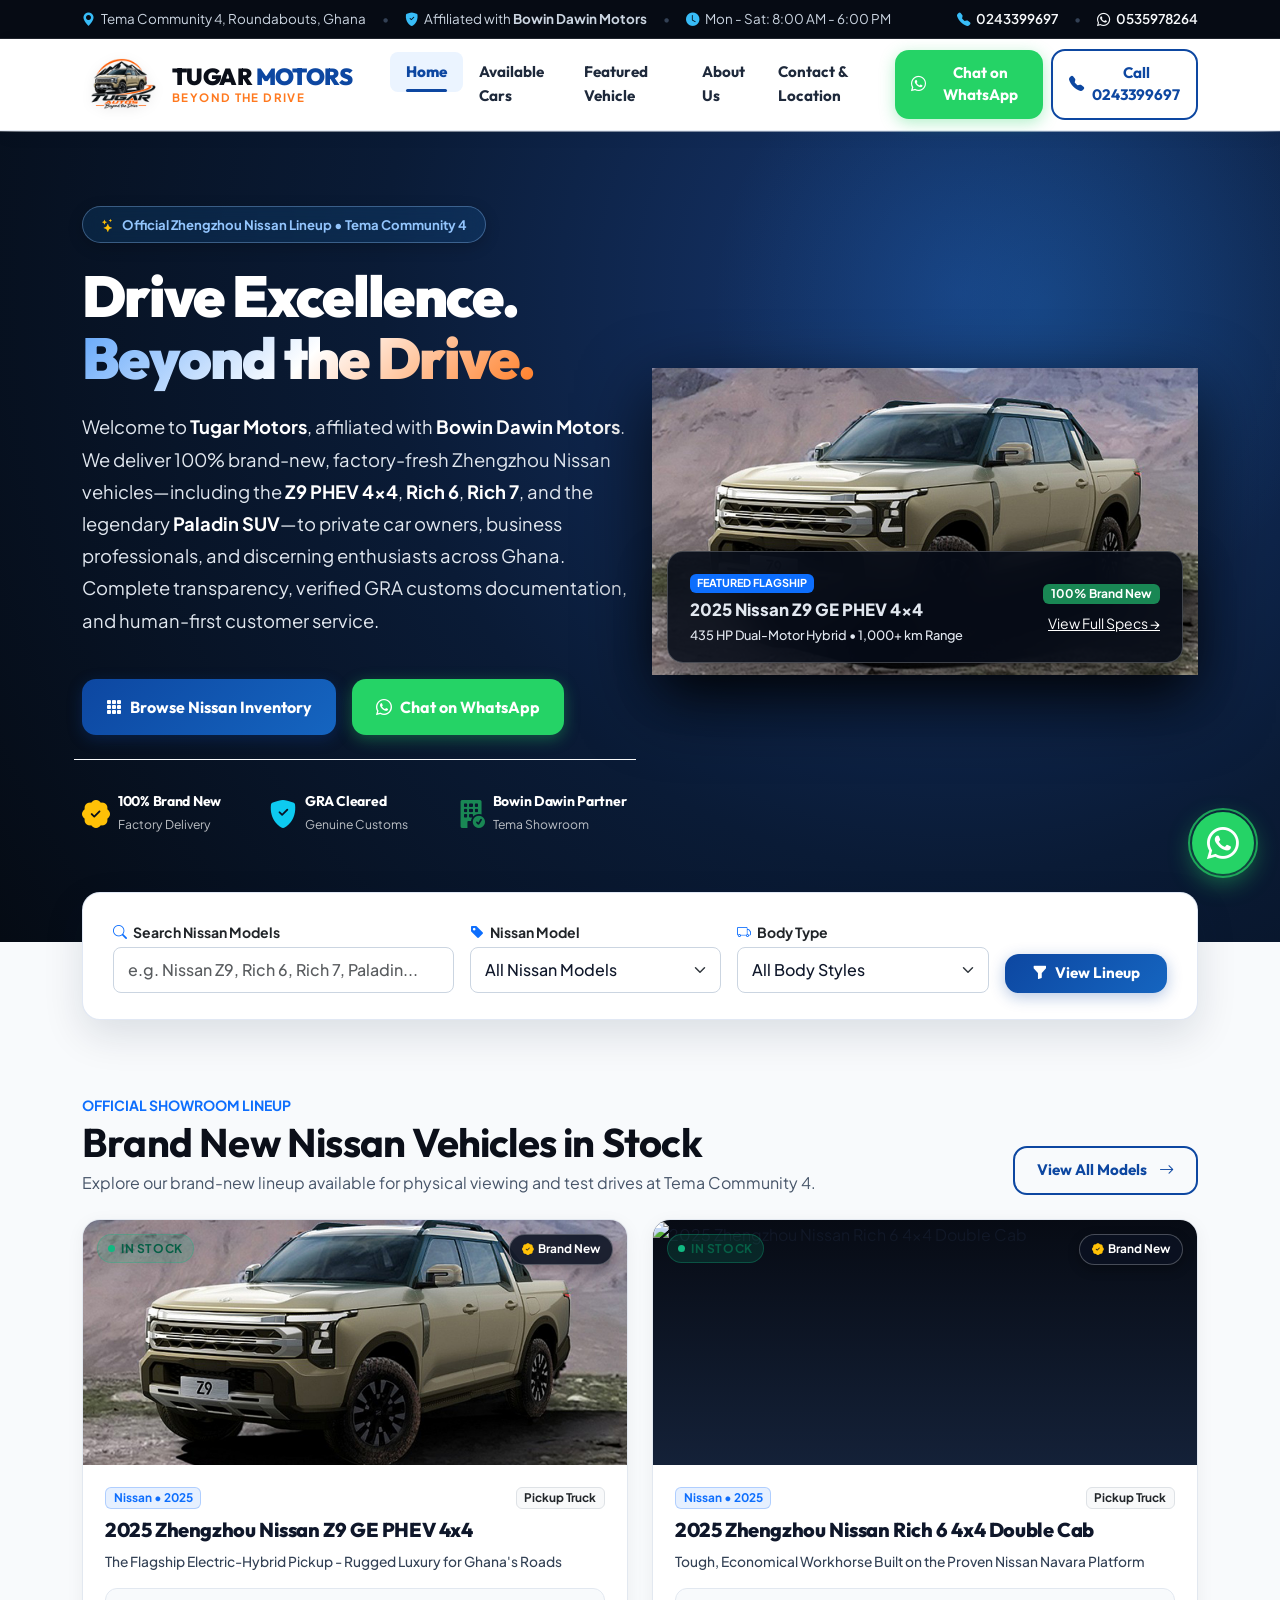
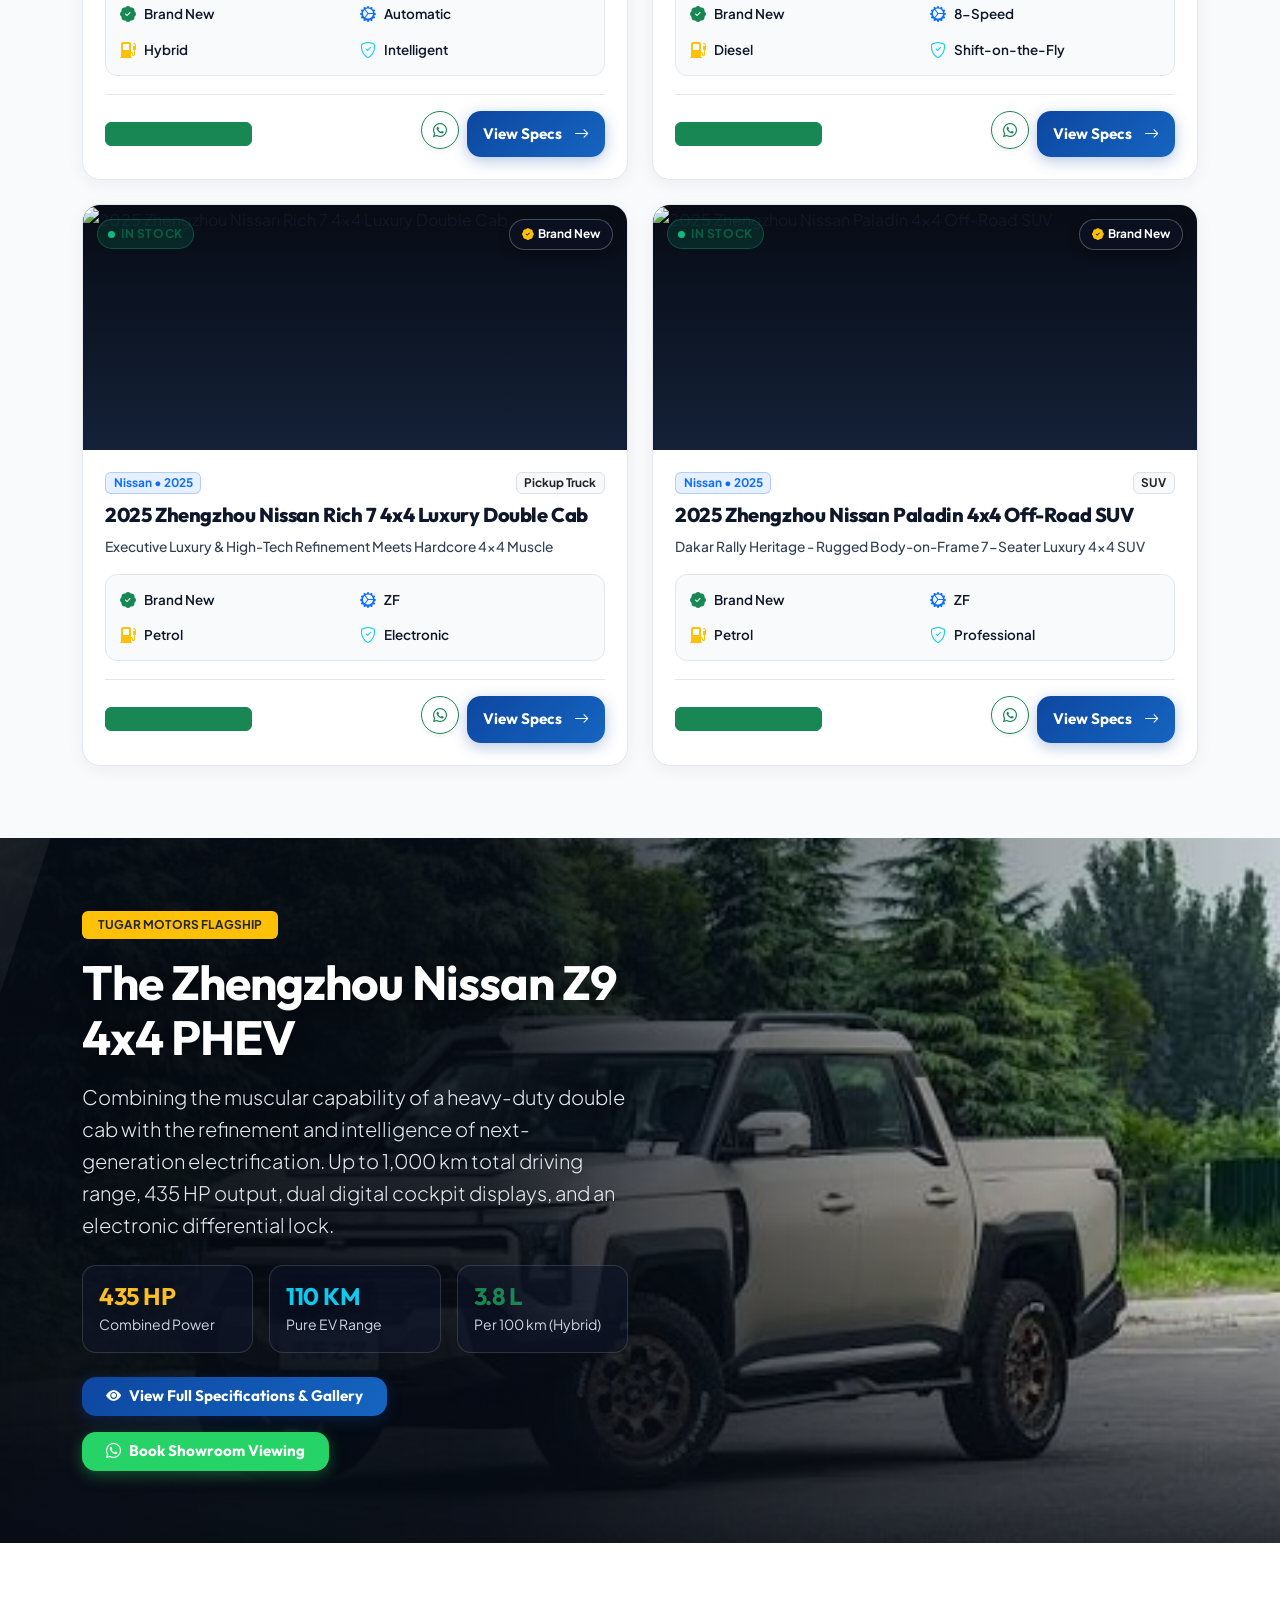
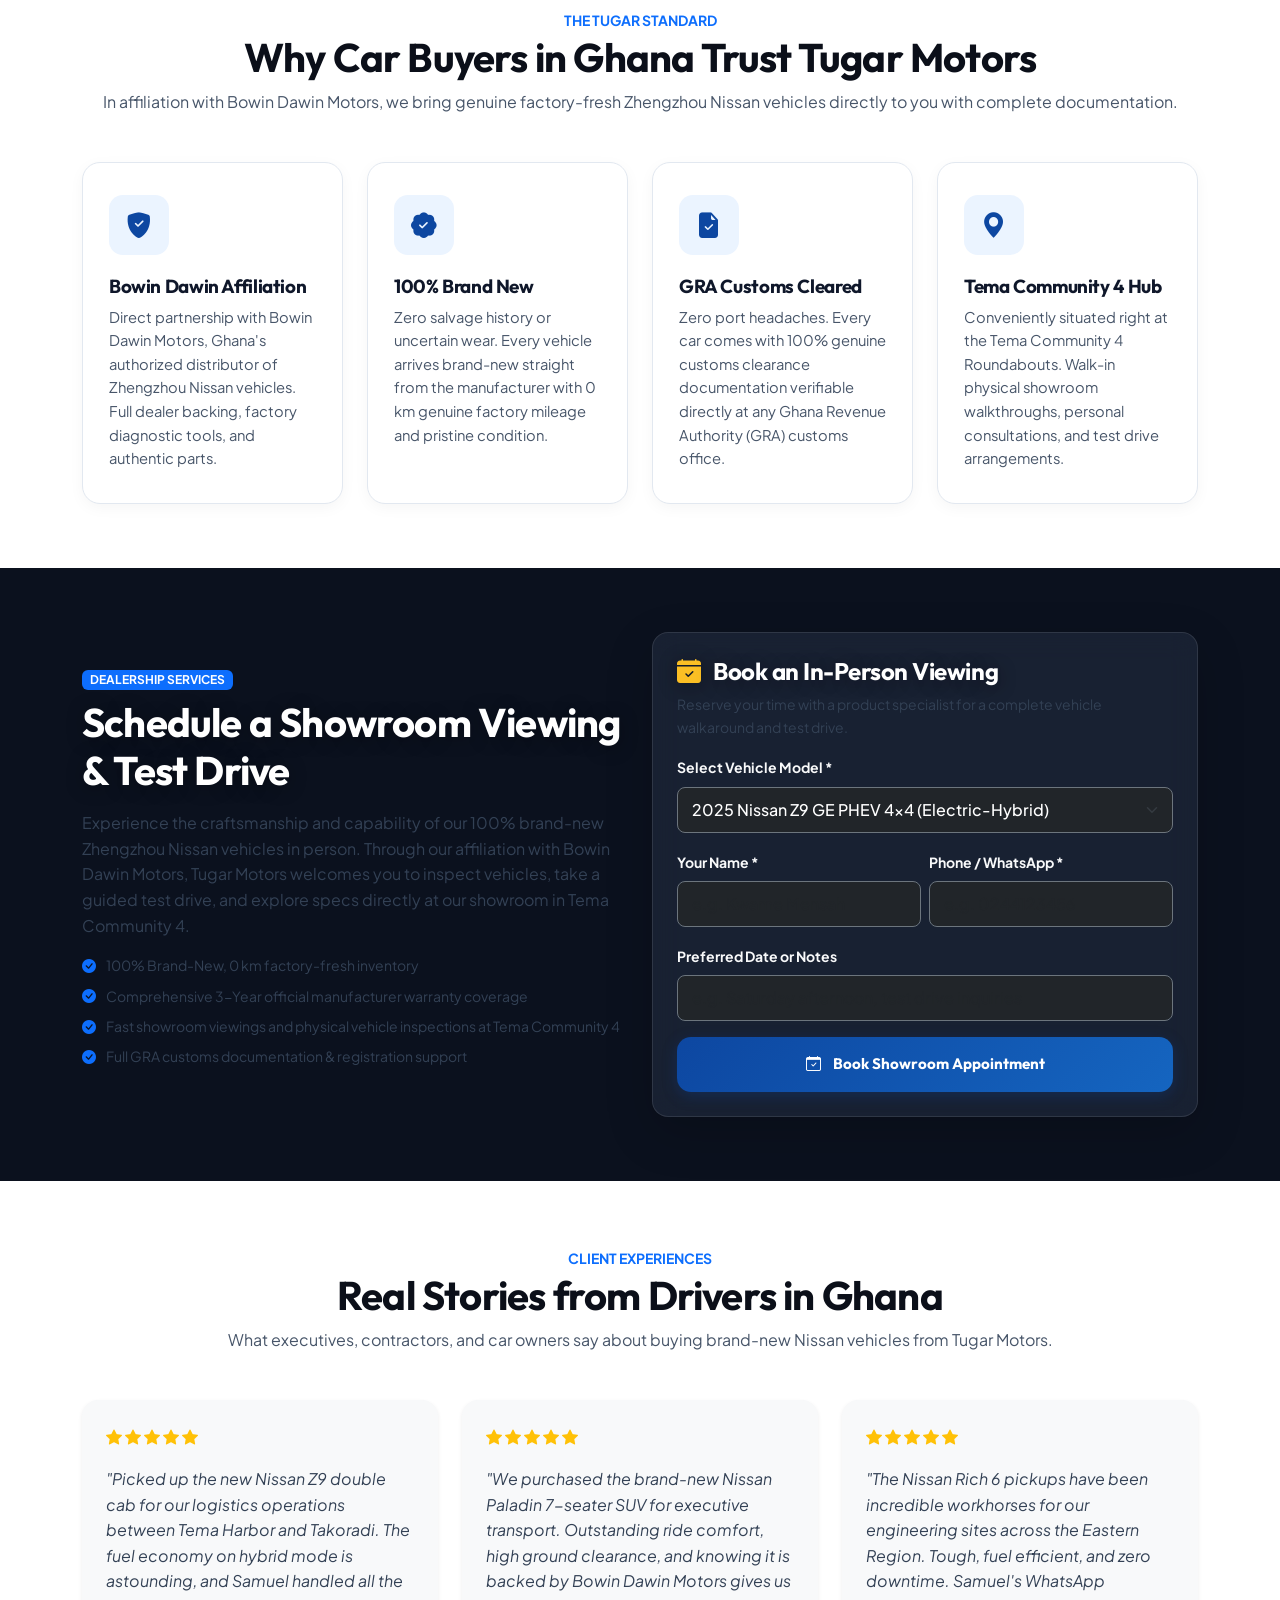
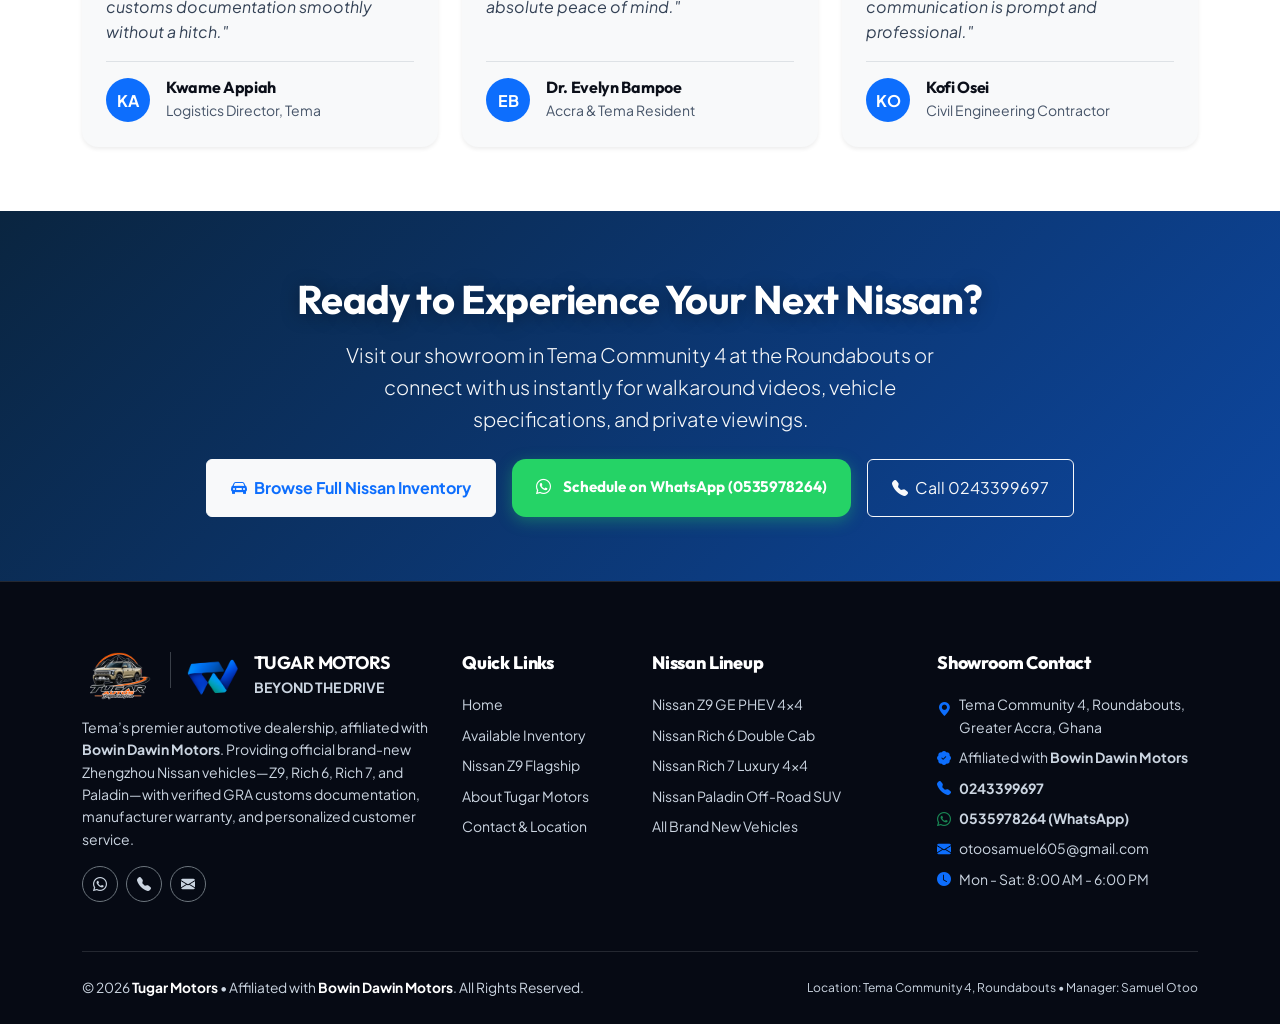
==== index.html @ 9461fa71 "Initial commit" ====
<!DOCTYPE html>
<html lang="en">
<head>
  <meta charset="UTF-8">
  <meta name="viewport" content="width=device-width, initial-scale=1.0">
  <title>Tugar Motors | Beyond the Drive - Official Nissan Dealership in Tema, Ghana</title>
  <meta name="description" content="Tugar Motors - Beyond the Drive. Affiliated with Bowin Dawin Motors. Official Brand New Zhengzhou Nissan dealership in Tema Community 4 Roundabouts, Ghana. Z9, Rich 6, Rich 7, and Paladin.">
  <link rel="icon" type="image/png" href="TUGAR LOGO.png">

  <!-- Bootstrap 5 CSS & Icons -->
  <link href="https://cdn.jsdelivr.net/npm/bootstrap@5.3.3/dist/css/bootstrap.min.css" rel="stylesheet">
  <link rel="stylesheet" href="https://cdn.jsdelivr.net/npm/bootstrap-icons@1.11.3/font/bootstrap-icons.min.css">
  
  <!-- Custom CSS -->
  <link rel="stylesheet" href="css/style.css">
</head>
<body>

  <!-- Top Notification & Contact Header -->
  <header class="tm-top-bar d-none d-md-block">
    <div class="container">
      <div class="d-flex justify-content-between align-items-center">
        <div class="d-flex align-items-center gap-3">
          <span><i class="bi bi-geo-alt-fill text-primary me-1"></i> Tema Community 4, Roundabouts, Ghana</span>
          <span class="text-secondary">&bull;</span>
          <span><i class="bi bi-shield-fill-check text-primary me-1"></i> Affiliated with <strong>Bowin Dawin Motors</strong></span>
          <span class="text-secondary">&bull;</span>
          <span><i class="bi bi-clock-fill text-primary me-1"></i> Mon - Sat: 8:00 AM - 6:00 PM</span>
        </div>
        <div class="d-flex align-items-center gap-3">
          <a href="tel:+233243399697" class="fw-semibold"><i class="bi bi-telephone-fill me-1 text-primary"></i> 0243399697</a>
          <span class="text-secondary">&bull;</span>
          <a href="https://wa.me/233535978264" target="_blank" class="fw-semibold text-success"><i class="bi bi-whatsapp me-1"></i> 0535978264</a>
        </div>
      </div>
    </div>
  </header>

  <!-- Sticky Navbar -->
  <nav class="navbar navbar-expand-lg tm-navbar sticky-top">
    <div class="container">
      <a class="navbar-brand tm-brand" href="index.html">
        <img src="TUGAR LOGO.png" alt="Tugar Motors Logo" class="tm-brand-logo">
        <div class="tm-brand-text">
          <span class="tm-brand-title">Tugar <span>Motors</span></span>
          <span class="tm-brand-slogan">Beyond the Drive</span>
        </div>
        <span class="tm-brand-divider"></span>
        <div class="tm-partner-brand" title="Bowin Dawin Motors Partner">
          <img src="bowin-dawin-logo.png" alt="Bowin Dawin Motors Logo" class="tm-partner-logo">
        </div>
      </a>

      <!-- Mobile Navbar Toggler -->
      <button class="navbar-toggler border-0 shadow-none d-lg-none ms-auto" type="button" data-bs-toggle="collapse" data-bs-target="#tugarNavbar">
        <span class="navbar-toggler-icon"></span>
      </button>

      <div class="collapse navbar-collapse" id="tugarNavbar">
        <ul class="navbar-nav mx-auto mb-2 mb-lg-0">
          <li class="nav-item">
            <a class="nav-link tm-nav-link active" href="index.html">Home</a>
          </li>
          <li class="nav-item">
            <a class="nav-link tm-nav-link" href="inventory.html">Available Cars</a>
          </li>
          <li class="nav-item">
            <a class="nav-link tm-nav-link" href="car-details.html?id=nissan-z9-2025">Featured Vehicle</a>
          </li>
          <li class="nav-item">
            <a class="nav-link tm-nav-link" href="about.html">About Us</a>
          </li>
          <li class="nav-item">
            <a class="nav-link tm-nav-link" href="contact.html">Contact & Location</a>
          </li>
        </ul>

        <div class="d-flex align-items-center gap-2">
          <a href="https://wa.me/233535978264?text=Hello%20Tugar%20Motors!%20I%20would%20like%20to%20inquire%20about%20your%20Brand%20New%20Nissan%20vehicles%20at%20Tema%20Community%204." target="_blank" class="btn btn-tm-whatsapp btn-sm px-3">
            <i class="bi bi-whatsapp"></i> Chat on WhatsApp
          </a>
          <a href="tel:+233243399697" class="btn btn-tm-outline btn-sm px-3 d-none d-xl-inline-flex">
            <i class="bi bi-telephone-fill"></i> Call 0243399697
          </a>
        </div>
      </div>
    </div>
  </nav>

  <!-- Hero Section -->
  <section class="tm-hero">
    <div class="container">
      <div class="row align-items-center">
        <!-- Hero Text -->
        <div class="col-lg-6 mb-4 mb-lg-0">
          <div class="tm-hero-badge">
            <i class="bi bi-stars text-warning"></i>
            <span>Official Zhengzhou Nissan Lineup &bull; Tema Community 4</span>
          </div>
          <h1 class="tm-hero-title">
            Drive Excellence.<br>
            <span class="gradient-text">Beyond the Drive.</span>
          </h1>
          <p class="tm-hero-lead">
            Welcome to <strong>Tugar Motors</strong>, affiliated with <strong>Bowin Dawin Motors</strong>. We deliver 100% brand-new, factory-fresh Zhengzhou Nissan vehicles—including the <strong>Z9 PHEV 4x4</strong>, <strong>Rich 6</strong>, <strong>Rich 7</strong>, and the legendary <strong>Paladin SUV</strong>—to private car owners, business professionals, and discerning enthusiasts across Ghana. Complete transparency, verified GRA customs documentation, and human-first customer service.
          </p>
          <div class="d-flex flex-wrap gap-3 pt-2">
            <a href="inventory.html" class="btn btn-tm-primary px-4 py-3 fs-6">
              <i class="bi bi-grid-3x3-gap-fill"></i> Browse Nissan Inventory
            </a>
            <a href="https://wa.me/233535978264?text=Hello%20Tugar%20Motors!%20I'm%20browsing%20your%20website%20and%20would%20like%20to%20inquire%20about%20your%20Brand%20New%20Nissan%20vehicles." target="_blank" class="btn btn-tm-whatsapp px-4 py-3 fs-6">
              <i class="bi bi-whatsapp"></i> Chat on WhatsApp
            </a>
          </div>

          <!-- Trust Badges -->
          <div class="row g-3 mt-4 pt-3 border-top border-light border-opacity-20">
            <div class="col-4">
              <div class="d-flex align-items-center gap-2">
                <i class="bi bi-patch-check-fill text-warning fs-3"></i>
                <div>
                  <h6 class="mb-0 text-white fw-bold small">100% Brand New</h6>
                  <span class="text-light opacity-75 small" style="font-size: 0.76rem;">Factory Delivery</span>
                </div>
              </div>
            </div>
            <div class="col-4">
              <div class="d-flex align-items-center gap-2">
                <i class="bi bi-shield-fill-check text-info fs-3"></i>
                <div>
                  <h6 class="mb-0 text-white fw-bold small">GRA Cleared</h6>
                  <span class="text-light opacity-75 small" style="font-size: 0.76rem;">Genuine Customs</span>
                </div>
              </div>
            </div>
            <div class="col-4">
              <div class="d-flex align-items-center gap-2">
                <i class="bi bi-building-fill-check text-success fs-3"></i>
                <div>
                  <h6 class="mb-0 text-white fw-bold small">Bowin Dawin Partner</h6>
                  <span class="text-light opacity-75 small" style="font-size: 0.76rem;">Tema Showroom</span>
                </div>
              </div>
            </div>
          </div>
        </div>

        <!-- Hero Vehicle Showcase -->
        <div class="col-lg-6">
          <div class="tm-hero-image-wrapper">
            <img src="media/Nissan-Dongfeng-Z9.jpg" alt="2025 Zhengzhou Nissan Z9 GE PHEV Pickup Truck" class="tm-hero-car-img img-fluid">
            
            <div class="tm-hero-glass-card d-none d-sm-block">
              <div class="d-flex align-items-center justify-content-between gap-3">
                <div>
                  <span class="badge bg-primary text-uppercase mb-1" style="font-size: 0.68rem;">Featured Flagship</span>
                  <p class="title">2025 Nissan Z9 GE PHEV 4x4</p>
                  <p class="subtitle">435 HP Dual-Motor Hybrid &bull; 1,000+ km Range</p>
                </div>
                <div class="text-end">
                  <span class="badge bg-success fw-bold px-2.5 py-1 mb-1 d-inline-block">100% Brand New</span>
                  <a href="car-details.html?id=nissan-z9-2025" class="d-block small text-white text-decoration-underline mt-1">View Full Specs &rarr;</a>
                </div>
              </div>
            </div>
          </div>
        </div>
      </div>
    </div>
  </section>

  <!-- Interactive Search / Filter Bar (Overlapping Hero) -->
  <section class="container">
    <div class="tm-hero-search-box">
      <form action="inventory.html" method="GET" class="row g-3 align-items-end">
        <div class="col-lg-4 col-md-6">
          <label class="form-label fw-bold text-dark small mb-1">
            <i class="bi bi-search text-primary me-1"></i> Search Nissan Models
          </label>
          <input type="text" name="search" class="form-control" placeholder="e.g. Nissan Z9, Rich 6, Rich 7, Paladin...">
        </div>
        <div class="col-lg-3 col-md-6">
          <label class="form-label fw-bold text-dark small mb-1">
            <i class="bi bi-tag-fill text-primary me-1"></i> Nissan Model
          </label>
          <select name="model" class="form-select">
            <option value="all">All Nissan Models</option>
            <option value="Z9">Nissan Z9 (PHEV 4x4)</option>
            <option value="Rich 6">Nissan Rich 6 (2.3T Diesel)</option>
            <option value="Rich 7">Nissan Rich 7 (2.0T Luxury)</option>
            <option value="Paladin">Nissan Paladin (4x4 SUV)</option>
          </select>
        </div>
        <div class="col-lg-3 col-md-6">
          <label class="form-label fw-bold text-dark small mb-1">
            <i class="bi bi-truck text-primary me-1"></i> Body Type
          </label>
          <select name="body" class="form-select">
            <option value="all">All Body Styles</option>
            <option value="Pickup Truck">Pickup Truck (Double Cab 4x4)</option>
            <option value="SUV">Off-Road SUV (7-Seater 4x4)</option>
          </select>
        </div>
        <div class="col-lg-2 col-md-6">
          <button type="submit" class="btn btn-tm-primary w-100 py-2">
            <i class="bi bi-funnel-fill"></i> View Lineup
          </button>
        </div>
      </form>
    </div>
  </section>

  <!-- Featured Inventory Section -->
  <section class="py-5 mt-4">
    <div class="container">
      <div class="d-flex flex-wrap justify-content-between align-items-end mb-4">
        <div>
          <span class="text-uppercase fw-bold text-primary small letter-spacing-1">Official Showroom Lineup</span>
          <h2 class="display-6 fw-bold mb-1">Brand New Nissan Vehicles in Stock</h2>
          <p class="text-muted mb-0">Explore our brand-new lineup available for physical viewing and test drives at Tema Community 4.</p>
        </div>
        <div class="mt-3 mt-md-0">
          <a href="inventory.html" class="btn btn-tm-outline">
            View All Models <i class="bi bi-arrow-right ms-1"></i>
          </a>
        </div>
      </div>

      <!-- Cards Grid -->
      <div class="row" id="featured-cars-container">
        <!-- Injected dynamically via main.js from TUGAR_CARS -->
      </div>
    </div>
  </section>

  <!-- Showcase Spotlight Banner (Flagship Nissan Z9) - Animated Background -->
  <section class="tm-flagship text-white position-relative overflow-hidden">
    <div class="tm-flagship-bg" aria-hidden="true"></div>
    <div class="tm-flagship-overlay" aria-hidden="true"></div>
    <div class="tm-flagship-shine" aria-hidden="true"></div>

    <div class="container position-relative py-5" style="z-index: 3;">
      <div class="row align-items-center py-lg-4">
        <div class="col-lg-7 col-xl-6">
          <span class="badge bg-warning text-dark fw-bold text-uppercase px-3 py-2 mb-3 tm-flagship-anim" style="--d: 0s;">Tugar Motors Flagship</span>
          <h2 class="display-5 fw-bold mb-3 tm-flagship-title tm-flagship-anim" style="--d: .15s;">The Zhengzhou Nissan Z9 4x4 PHEV</h2>
          <p class="lead mb-4 tm-flagship-lead tm-flagship-anim" style="--d: .3s;">
            Combining the muscular capability of a heavy-duty double cab with the refinement and intelligence of next-generation electrification. Up to 1,000 km total driving range, 435 HP output, dual digital cockpit displays, and an electronic differential lock.
          </p>
          <div class="row g-3 mb-4 tm-flagship-anim" style="--d: .45s;">
            <div class="col-sm-4">
              <div class="tm-flagship-stat">
                <h4 class="text-warning fw-bold mb-0">435 HP</h4>
                <span class="small">Combined Power</span>
              </div>
            </div>
            <div class="col-sm-4">
              <div class="tm-flagship-stat">
                <h4 class="text-info fw-bold mb-0">110 KM</h4>
                <span class="small">Pure EV Range</span>
              </div>
            </div>
            <div class="col-sm-4">
              <div class="tm-flagship-stat">
                <h4 class="text-success fw-bold mb-0">3.8 L</h4>
                <span class="small">Per 100 km (Hybrid)</span>
              </div>
            </div>
          </div>
          <div class="d-flex flex-wrap gap-3 tm-flagship-anim" style="--d: .6s;">
            <a href="car-details.html?id=nissan-z9-2025" class="btn btn-tm-primary px-4 py-2">
              <i class="bi bi-eye-fill"></i> View Full Specifications &amp; Gallery
            </a>
            <a href="https://wa.me/233535978264?text=Hello%20Tugar%20Motors!%20I%20am%20interested%20in%20arranging%20a%20viewing%20for%20the%20Brand%20New%20Nissan%20Z9%20PHEV%20at%20Tema%20Community%204." target="_blank" class="btn btn-tm-whatsapp px-4 py-2">
              <i class="bi bi-whatsapp"></i> Book Showroom Viewing
            </a>
          </div>
        </div>
      </div>
    </div>
  </section>

  <!-- Why Choose Tugar Motors (Trust & Verified Claims) -->
  <section class="py-5 bg-white">
    <div class="container py-3">
      <div class="text-center max-w-700 mx-auto mb-5">
        <span class="text-uppercase fw-bold text-primary small">The Tugar Standard</span>
        <h2 class="display-6 fw-bold">Why Car Buyers in Ghana Trust Tugar Motors</h2>
        <p class="text-muted">In affiliation with Bowin Dawin Motors, we bring genuine factory-fresh Zhengzhou Nissan vehicles directly to you with complete documentation.</p>
      </div>

      <div class="row g-4">
        <div class="col-lg-3 col-md-6">
          <div class="feature-card">
            <div class="feature-icon-box">
              <i class="bi bi-shield-fill-check"></i>
            </div>
            <h5 class="fw-bold mb-2">Bowin Dawin Affiliation</h5>
            <p class="text-muted small mb-0">
              Direct partnership with Bowin Dawin Motors, Ghana's authorized distributor of Zhengzhou Nissan vehicles. Full dealer backing, factory diagnostic tools, and authentic parts.
            </p>
          </div>
        </div>

        <div class="col-lg-3 col-md-6">
          <div class="feature-card">
            <div class="feature-icon-box">
              <i class="bi bi-patch-check-fill"></i>
            </div>
            <h5 class="fw-bold mb-2">100% Brand New</h5>
            <p class="text-muted small mb-0">
              Zero salvage history or uncertain wear. Every vehicle arrives brand-new straight from the manufacturer with 0 km genuine factory mileage and pristine condition.
            </p>
          </div>
        </div>

        <div class="col-lg-3 col-md-6">
          <div class="feature-card">
            <div class="feature-icon-box">
              <i class="bi bi-file-earmark-check-fill"></i>
            </div>
            <h5 class="fw-bold mb-2">GRA Customs Cleared</h5>
            <p class="text-muted small mb-0">
              Zero port headaches. Every car comes with 100% genuine customs clearance documentation verifiable directly at any Ghana Revenue Authority (GRA) customs office.
            </p>
          </div>
        </div>

        <div class="col-lg-3 col-md-6">
          <div class="feature-card">
            <div class="feature-icon-box">
              <i class="bi bi-geo-alt-fill"></i>
            </div>
            <h5 class="fw-bold mb-2">Tema Community 4 Hub</h5>
            <p class="text-muted small mb-0">
              Conveniently situated right at the Tema Community 4 Roundabouts. Walk-in physical showroom walkthroughs, personal consultations, and test drive arrangements.
            </p>
          </div>
        </div>
      </div>
    </div>
  </section>

  <!-- Schedule Showroom Viewing & Test Drive Section -->
  <section class="py-5" style="background: #0B111E;">
    <div class="container py-3">
      <div class="row align-items-center">
        <div class="col-lg-6 text-white mb-4 mb-lg-0">
          <span class="badge bg-primary text-uppercase mb-2">Dealership Services</span>
          <h2 class="display-6 fw-bold mb-3">Schedule a Showroom Viewing &amp; Test Drive</h2>
          <p class="text-secondary">
            Experience the craftsmanship and capability of our 100% brand-new Zhengzhou Nissan vehicles in person. Through our affiliation with Bowin Dawin Motors, Tugar Motors welcomes you to inspect vehicles, take a guided test drive, and explore specs directly at our showroom in Tema Community 4.
          </p>
          <ul class="list-unstyled text-secondary small">
            <li class="mb-2"><i class="bi bi-check-circle-fill text-primary me-2"></i> 100% Brand-New, 0 km factory-fresh inventory</li>
            <li class="mb-2"><i class="bi bi-check-circle-fill text-primary me-2"></i> Comprehensive 3-Year official manufacturer warranty coverage</li>
            <li class="mb-2"><i class="bi bi-check-circle-fill text-primary me-2"></i> Fast showroom viewings and physical vehicle inspections at Tema Community 4</li>
            <li class="mb-2"><i class="bi bi-check-circle-fill text-primary me-2"></i> Full GRA customs documentation &amp; registration support</li>
          </ul>
        </div>

        <div class="col-lg-6">
          <div class="card border-0 rounded-4 p-4 text-white shadow-lg" style="background: rgba(30, 41, 59, 0.7); backdrop-filter: blur(14px); border: 1px solid rgba(255, 255, 255, 0.1) !important;">
            <h4 class="fw-bold mb-2"><i class="bi bi-calendar-check-fill text-warning me-2"></i> Book an In-Person Viewing</h4>
            <p class="small text-secondary mb-3">Reserve your time with a product specialist for a complete vehicle walkaround and test drive.</p>
            <form class="tugar-enquiry-form">
              <div class="mb-3">
                <label class="form-label small fw-bold text-light">Select Vehicle Model *</label>
                <select name="car_model" class="form-select bg-dark text-white border-secondary" required>
                  <option value="2025 Zhengzhou Nissan Z9 GE PHEV 4x4">2025 Nissan Z9 GE PHEV 4x4 (Electric-Hybrid)</option>
                  <option value="2025 Zhengzhou Nissan Rich 6 4x4 Double Cab">2025 Nissan Rich 6 4x4 (2.3T Turbo Diesel)</option>
                  <option value="2025 Zhengzhou Nissan Rich 7 4x4 Luxury Double Cab">2025 Nissan Rich 7 4x4 (2.0T Luxury)</option>
                  <option value="2025 Zhengzhou Nissan Paladin 4x4 Off-Road SUV">2025 Nissan Paladin 4x4 (2.0T 7-Seater SUV)</option>
                </select>
              </div>
              <div class="row g-2 mb-3">
                <div class="col-md-6">
                  <label class="form-label small fw-bold text-light">Your Name *</label>
                  <input type="text" name="client_name" class="form-control bg-dark text-white border-secondary" placeholder="e.g. Kwame Mensah" required>
                </div>
                <div class="col-md-6">
                  <label class="form-label small fw-bold text-light">Phone / WhatsApp *</label>
                  <input type="tel" name="client_phone" class="form-control bg-dark text-white border-secondary" placeholder="e.g. 0244123456" required>
                </div>
              </div>
              <div class="mb-3">
                <label class="form-label small fw-bold text-light">Preferred Date or Notes</label>
                <input type="text" name="client_message" class="form-control bg-dark text-white border-secondary" placeholder="e.g. Saturday afternoon, test drive inquiries">
              </div>
              <button type="submit" class="btn btn-tm-primary w-100 py-3 fw-bold">
                <i class="bi bi-calendar-check me-1"></i> Book Showroom Appointment
              </button>
            </form>
          </div>
        </div>
      </div>
    </div>
  </section>

  <!-- Client Testimonials & Verifiable Reviews -->
  <section class="py-5 bg-white">
    <div class="container py-3">
      <div class="text-center max-w-700 mx-auto mb-5">
        <span class="text-uppercase fw-bold text-primary small">Client Experiences</span>
        <h2 class="display-6 fw-bold">Real Stories from Drivers in Ghana</h2>
        <p class="text-muted">What executives, contractors, and car owners say about buying brand-new Nissan vehicles from Tugar Motors.</p>
      </div>

      <div class="row g-4">
        <div class="col-md-4">
          <div class="card h-100 border-0 shadow-sm p-4 rounded-4 bg-light">
            <div class="text-warning mb-3">
              <i class="bi bi-star-fill"></i>
              <i class="bi bi-star-fill"></i>
              <i class="bi bi-star-fill"></i>
              <i class="bi bi-star-fill"></i>
              <i class="bi bi-star-fill"></i>
            </div>
            <p class="fst-italic text-secondary">
              "Picked up the new Nissan Z9 double cab for our logistics operations between Tema Harbor and Takoradi. The fuel economy on hybrid mode is astounding, and Samuel handled all the customs documentation smoothly without a hitch."
            </p>
            <div class="d-flex align-items-center gap-3 mt-auto pt-3 border-top">
              <div class="bg-primary text-white rounded-circle d-flex align-items-center justify-content-center fw-bold" style="width: 44px; height: 44px;">
                KA
              </div>
              <div>
                <h6 class="mb-0 fw-bold">Kwame Appiah</h6>
                <span class="small text-muted">Logistics Director, Tema</span>
              </div>
            </div>
          </div>
        </div>

        <div class="col-md-4">
          <div class="card h-100 border-0 shadow-sm p-4 rounded-4 bg-light">
            <div class="text-warning mb-3">
              <i class="bi bi-star-fill"></i>
              <i class="bi bi-star-fill"></i>
              <i class="bi bi-star-fill"></i>
              <i class="bi bi-star-fill"></i>
              <i class="bi bi-star-fill"></i>
            </div>
            <p class="fst-italic text-secondary">
              "We purchased the brand-new Nissan Paladin 7-seater SUV for executive transport. Outstanding ride comfort, high ground clearance, and knowing it is backed by Bowin Dawin Motors gives us absolute peace of mind."
            </p>
            <div class="d-flex align-items-center gap-3 mt-auto pt-3 border-top">
              <div class="bg-primary text-white rounded-circle d-flex align-items-center justify-content-center fw-bold" style="width: 44px; height: 44px;">
                EB
              </div>
              <div>
                <h6 class="mb-0 fw-bold">Dr. Evelyn Bampoe</h6>
                <span class="small text-muted">Accra & Tema Resident</span>
              </div>
            </div>
          </div>
        </div>

        <div class="col-md-4">
          <div class="card h-100 border-0 shadow-sm p-4 rounded-4 bg-light">
            <div class="text-warning mb-3">
              <i class="bi bi-star-fill"></i>
              <i class="bi bi-star-fill"></i>
              <i class="bi bi-star-fill"></i>
              <i class="bi bi-star-fill"></i>
              <i class="bi bi-star-fill"></i>
            </div>
            <p class="fst-italic text-secondary">
              "The Nissan Rich 6 pickups have been incredible workhorses for our engineering sites across the Eastern Region. Tough, fuel efficient, and zero downtime. Samuel's WhatsApp communication is prompt and professional."
            </p>
            <div class="d-flex align-items-center gap-3 mt-auto pt-3 border-top">
              <div class="bg-primary text-white rounded-circle d-flex align-items-center justify-content-center fw-bold" style="width: 44px; height: 44px;">
                KO
              </div>
              <div>
                <h6 class="mb-0 fw-bold">Kofi Osei</h6>
                <span class="small text-muted">Civil Engineering Contractor</span>
              </div>
            </div>
          </div>
        </div>
      </div>
    </div>
  </section>

  <!-- CTA Banner Section -->
  <section class="py-5 bg-primary text-white position-relative" style="background: linear-gradient(135deg, #0A2540 0%, #0D47A1 100%) !important;">
    <div class="container py-3 text-center">
      <h2 class="display-6 fw-bold mb-3">Ready to Experience Your Next Nissan?</h2>
      <p class="lead mb-4 mx-auto text-light" style="max-width: 650px;">
        Visit our showroom in Tema Community 4 at the Roundabouts or connect with us instantly for walkaround videos, vehicle specifications, and private viewings.
      </p>
      <div class="d-flex flex-wrap justify-content-center gap-3">
        <a href="inventory.html" class="btn btn-light text-primary fw-bold px-4 py-3">
          <i class="bi bi-car-front-fill me-1"></i> Browse Full Nissan Inventory
        </a>
        <a href="https://wa.me/233535978264?text=Hello%20Tugar%20Motors!%20I'd%20like%20to%20schedule%20a%20viewing%20at%20your%20Tema%20Community%204%20showroom." target="_blank" class="btn btn-tm-whatsapp px-4 py-3">
          <i class="bi bi-whatsapp me-1"></i> Schedule on WhatsApp (0535978264)
        </a>
        <a href="tel:+233243399697" class="btn btn-outline-light px-4 py-3">
          <i class="bi bi-telephone-fill me-1"></i> Call 0243399697
        </a>
      </div>
    </div>
  </section>

  <!-- Footer -->
  <footer class="tm-footer">
    <div class="container">
      <div class="row g-4">
        <!-- Col 1: Brand Info -->
        <div class="col-lg-4 col-md-6">
          <div class="d-flex align-items-center gap-3 mb-3">
            <img src="TUGAR LOGO.png" alt="Tugar Motors Logo" style="height: 48px;">
            <div class="vr bg-secondary opacity-50" style="height: 36px;"></div>
            <img src="bowin-dawin-logo.png" alt="Bowin Dawin Motors Logo" style="height: 40px;">
            <div>
              <h5 class="mb-0 text-white fw-bold">TUGAR MOTORS</h5>
              <span class="text-warning small text-uppercase letter-spacing-1 fw-bold">Beyond the Drive</span>
            </div>
          </div>
          <p class="small text-secondary mb-3">
            Tema’s premier automotive dealership, affiliated with <strong>Bowin Dawin Motors</strong>. Providing official brand-new Zhengzhou Nissan vehicles—Z9, Rich 6, Rich 7, and Paladin—with verified GRA customs documentation, manufacturer warranty, and personalized customer service.
          </p>
          <div class="d-flex gap-2">
            <a href="https://wa.me/233535978264" target="_blank" class="btn btn-sm btn-outline-secondary text-white rounded-circle" style="width: 36px; height: 36px; display: inline-flex; align-items: center; justify-content: center;">
              <i class="bi bi-whatsapp"></i>
            </a>
            <a href="tel:+233243399697" class="btn btn-sm btn-outline-secondary text-white rounded-circle" style="width: 36px; height: 36px; display: inline-flex; align-items: center; justify-content: center;">
              <i class="bi bi-telephone-fill"></i>
            </a>
            <a href="mailto:otoosamuel605@gmail.com" class="btn btn-sm btn-outline-secondary text-white rounded-circle" style="width: 36px; height: 36px; display: inline-flex; align-items: center; justify-content: center;">
              <i class="bi bi-envelope-fill"></i>
            </a>
          </div>
        </div>

        <!-- Col 2: Quick Links -->
        <div class="col-lg-2 col-md-6">
          <h5>Quick Links</h5>
          <ul class="list-unstyled small">
            <li class="mb-2"><a href="index.html">Home</a></li>
            <li class="mb-2"><a href="inventory.html">Available Inventory</a></li>
            <li class="mb-2"><a href="car-details.html?id=nissan-z9-2025">Nissan Z9 Flagship</a></li>
            <li class="mb-2"><a href="about.html">About Tugar Motors</a></li>
            <li class="mb-2"><a href="contact.html">Contact & Location</a></li>
          </ul>
        </div>

        <!-- Col 3: Vehicle Lineup -->
        <div class="col-lg-3 col-md-6">
          <h5>Nissan Lineup</h5>
          <ul class="list-unstyled small">
            <li class="mb-2"><a href="car-details.html?id=nissan-z9-2025">Nissan Z9 GE PHEV 4x4</a></li>
            <li class="mb-2"><a href="car-details.html?id=nissan-rich6-2025">Nissan Rich 6 Double Cab</a></li>
            <li class="mb-2"><a href="car-details.html?id=nissan-rich7-2025">Nissan Rich 7 Luxury 4x4</a></li>
            <li class="mb-2"><a href="car-details.html?id=nissan-paladin-2025">Nissan Paladin Off-Road SUV</a></li>
            <li class="mb-2"><a href="inventory.html">All Brand New Vehicles</a></li>
          </ul>
        </div>

        <!-- Col 4: Showroom & Contacts -->
        <div class="col-lg-3 col-md-6">
          <h5>Showroom Contact</h5>
          <ul class="list-unstyled small text-secondary">
            <li class="mb-2 d-flex align-items-start gap-2">
              <i class="bi bi-geo-alt-fill text-primary mt-1"></i>
              <span>Tema Community 4, Roundabouts, Greater Accra, Ghana</span>
            </li>
            <li class="mb-2 d-flex align-items-center gap-2">
              <i class="bi bi-patch-check-fill text-primary"></i>
              <span>Affiliated with <strong>Bowin Dawin Motors</strong></span>
            </li>
            <li class="mb-2 d-flex align-items-center gap-2">
              <i class="bi bi-telephone-fill text-primary"></i>
              <a href="tel:+233243399697" class="text-white fw-bold">0243399697</a>
            </li>
            <li class="mb-2 d-flex align-items-center gap-2">
              <i class="bi bi-whatsapp text-success"></i>
              <a href="https://wa.me/233535978264" target="_blank" class="text-white fw-bold">0535978264 (WhatsApp)</a>
            </li>
            <li class="mb-2 d-flex align-items-center gap-2">
              <i class="bi bi-envelope-fill text-primary"></i>
              <a href="mailto:otoosamuel605@gmail.com" class="text-white">otoosamuel605@gmail.com</a>
            </li>
            <li class="d-flex align-items-center gap-2">
              <i class="bi bi-clock-fill text-primary"></i>
              <span>Mon - Sat: 8:00 AM - 6:00 PM</span>
            </li>
          </ul>
        </div>
      </div>

      <div class="tm-footer-bottom d-flex flex-wrap justify-content-between align-items-center">
        <div>
          &copy; 2026 <strong>Tugar Motors</strong> &bull; Affiliated with <strong>Bowin Dawin Motors</strong>. All Rights Reserved.
        </div>
        <div class="text-muted small mt-2 mt-md-0">
          Location: Tema Community 4, Roundabouts &bull; Manager: Samuel Otoo
        </div>
      </div>
    </div>
  </footer>

  <!-- Floating WhatsApp Quick-Chat Button -->
  <a href="https://wa.me/233535978264?text=Hello%20Tugar%20Motors!%20I'm%20chatting%20from%20your%20website%20and%20would%20like%20to%20make%20an%20enquiry%20regarding%20your%20Brand%20New%20Nissan%20vehicles." target="_blank" class="floating-whatsapp-btn" aria-label="Chat on WhatsApp">
    <i class="bi bi-whatsapp"></i>
    <span class="floating-whatsapp-tooltip">Chat with Samuel on WhatsApp</span>
  </a>

  <!-- Bootstrap 5 Bundle JS -->
  <script src="https://cdn.jsdelivr.net/npm/bootstrap@5.3.3/dist/js/bootstrap.bundle.min.js"></script>
  <!-- Vehicle Data & Core Logic -->
  <script src="js/cars-data.js"></script>
  <script src="js/main.js"></script>
</body>
</html>
---- css/style.css ----
/* ==========================================================================
   TUGAR MOTORS - "Beyond the Drive"
   Tema Community 4, Roundabouts, Ghana
   Primary Colours: Royal Deep Blue, Midnight Black, Crisp White & Logo Orange Accent
   ========================================================================== */

@import url('https://fonts.googleapis.com/css2?family=Outfit:wght@300;400;500;600;700;800;900&family=Plus+Jakarta+Sans:wght@300;400;500;600;700;800&display=swap');

:root {
  /* Color Palette - Blue, Black, White + Logo Brand Accent */
  --tm-blue-primary: #0D47A1;       /* Deep Royal Blue */
  --tm-blue-electric: #1E88E5;      /* Electric Accent Blue */
  --tm-blue-dark: #0A2540;          /* Deep Navy Midnight */
  --tm-blue-light: #EBF4FF;         /* Soft Icy Blue Tint */
  --tm-blue-glow: rgba(13, 71, 161, 0.18);

  --tm-black: #0B0F19;              /* Rich Automotive Obsidian */
  --tm-black-surface: #111827;      /* Dark Card / Surface */
  --tm-black-card: #1E293B;         /* Slate Dark */
  --tm-gray-900: #0F172A;
  --tm-gray-700: #334155;
  --tm-gray-500: #64748B;
  --tm-gray-300: #CBD5E1;
  --tm-gray-100: #F1F5F9;
  --tm-gray-50: #F8FAFC;

  --tm-white: #FFFFFF;
  --tm-orange-accent: #FF791F;      /* Exact Logo Accent Color */
  --tm-orange-hover: #E6660D;
  --tm-green-status: #10B981;
  --tm-gold: #F59E0B;

  /* Typography */
  --font-heading: 'Outfit', -apple-system, BlinkMacSystemFont, 'Segoe UI', Roboto, sans-serif;
  --font-body: 'Plus Jakarta Sans', -apple-system, BlinkMacSystemFont, 'Segoe UI', Roboto, sans-serif;

  /* Transitions & Shadows */
  --transition-fast: 0.2s cubic-bezier(0.16, 1, 0.3, 1);
  --transition-normal: 0.3s cubic-bezier(0.16, 1, 0.3, 1);
  --shadow-sm: 0 2px 8px rgba(11, 15, 25, 0.06);
  --shadow-md: 0 10px 25px rgba(11, 15, 25, 0.08);
  --shadow-lg: 0 20px 40px rgba(11, 15, 25, 0.14);
  --shadow-blue: 0 12px 30px rgba(13, 71, 161, 0.25);
  --radius-sm: 8px;
  --radius-md: 14px;
  --radius-lg: 20px;
  --radius-full: 9999px;
}

/* Base Setup */
*, *::before, *::after {
  box-sizing: border-box;
}

body {
  font-family: var(--font-body);
  color: var(--tm-black-surface);
  background-color: var(--tm-gray-50);
  line-height: 1.6;
  overflow-x: hidden;
  -webkit-font-smoothing: antialiased;
}

h1, h2, h3, h4, h5, h6, .brand-font {
  font-family: var(--font-heading);
  font-weight: 700;
  letter-spacing: -0.02em;
  color: var(--tm-black);
}

a {
  text-decoration: none;
  color: inherit;
  transition: all var(--transition-fast);
}

img {
  max-width: 100%;
  height: auto;
  vertical-align: middle;
}

/* ==========================================================================
   TOP NOTIFICATION BAR & ANNOUNCEMENT
   ========================================================================== */
.tm-top-bar {
  background: #060B14;
  color: #CBD5E1;
  font-size: 0.84rem;
  padding: 8px 0;
  border-bottom: 1px solid rgba(255, 255, 255, 0.1);
}

.tm-top-bar a {
  color: #F8FAFC !important;
  transition: color var(--transition-fast);
}

.tm-top-bar a:hover {
  color: #38BDF8 !important;
}

.tm-top-bar .text-primary {
  color: #38BDF8 !important;
}

.tm-top-badge {
  background: rgba(30, 136, 229, 0.2);
  color: #93C5FD;
  border: 1px solid rgba(147, 197, 253, 0.35);
  font-size: 0.74rem;
  font-weight: 700;
  padding: 3px 10px;
  border-radius: var(--radius-full);
  letter-spacing: 0.03em;
  text-transform: uppercase;
}

/* ==========================================================================
   HEADER & NAVIGATION BAR
   ========================================================================== */
.tm-navbar {
  background: rgba(255, 255, 255, 0.98);
  backdrop-filter: blur(16px);
  -webkit-backdrop-filter: blur(16px);
  border-bottom: 1px solid rgba(13, 71, 161, 0.1);
  padding: 10px 0;
  box-shadow: 0 4px 20px rgba(0, 0, 0, 0.04);
  transition: all var(--transition-normal);
  z-index: 1040;
}

.tm-navbar.scrolled {
  background: rgba(255, 255, 255, 0.99);
  box-shadow: 0 8px 30px rgba(0, 0, 0, 0.08);
  padding: 8px 0;
}

.tm-brand {
  display: inline-flex;
  align-items: center;
  gap: 12px;
  text-decoration: none;
}

.tm-brand-logo {
  height: 52px;
  width: auto;
  object-fit: contain;
  filter: drop-shadow(0 2px 6px rgba(0, 0, 0, 0.08));
  transition: transform var(--transition-fast);
}

.tm-brand-text {
  display: flex;
  flex-direction: column;
  justify-content: center;
  line-height: 1.15;
}

.tm-brand-title {
  font-family: var(--font-heading);
  font-size: 1.45rem;
  font-weight: 900;
  line-height: 1.1;
  color: var(--tm-black);
  letter-spacing: -0.025em;
  text-transform: uppercase;
  margin: 0;
}

.tm-brand-title span {
  color: var(--tm-blue-primary);
}

.tm-brand-slogan {
  font-size: 0.72rem;
  font-weight: 700;
  color: var(--tm-orange-accent);
  letter-spacing: 0.12em;
  text-transform: uppercase;
  margin-top: 2px;
}

.tm-brand-divider {
  display: inline-block;
  width: 1.5px;
  height: 38px;
  background: linear-gradient(180deg, rgba(13, 71, 161, 0.08) 0%, rgba(13, 71, 161, 0.3) 50%, rgba(13, 71, 161, 0.08) 100%);
  margin: 0 4px;
  border-radius: 2px;
}

.tm-partner-brand {
  display: inline-flex;
  align-items: center;
}

.tm-partner-logo {
  height: 44px;
  width: auto;
  object-fit: contain;
  filter: drop-shadow(0 2px 6px rgba(0, 0, 0, 0.08));
  transition: transform var(--transition-fast);
}

.tm-brand:hover .tm-brand-logo,
.tm-brand:hover .tm-partner-logo {
  transform: scale(1.04);
}

.nav-link.tm-nav-link {
  font-family: var(--font-heading);
  font-weight: 700;
  font-size: 0.95rem;
  color: #1E293B;
  padding: 8px 16px !important;
  border-radius: var(--radius-sm);
  transition: all var(--transition-fast);
  position: relative;
}

.nav-link.tm-nav-link:hover {
  color: var(--tm-blue-primary);
  background: var(--tm-blue-light);
}

.nav-link.tm-nav-link.active {
  color: var(--tm-blue-primary);
  background: #EBF4FF;
  font-weight: 800;
}

.nav-link.tm-nav-link.active::after {
  content: '';
  position: absolute;
  bottom: 0px;
  left: 16px;
  right: 16px;
  height: 3px;
  background: var(--tm-blue-primary);
  border-radius: 2px;
}

/* ==========================================================================
   BUTTONS & BADGES
   ========================================================================== */
.btn-tm-primary {
  background: linear-gradient(135deg, var(--tm-blue-primary) 0%, #1565C0 100%);
  color: var(--tm-white);
  font-family: var(--font-heading);
  font-weight: 700;
  font-size: 0.95rem;
  padding: 12px 24px;
  border-radius: var(--radius-md);
  border: none;
  box-shadow: 0 4px 15px rgba(13, 71, 161, 0.3);
  display: inline-flex;
  align-items: center;
  justify-content: center;
  gap: 8px;
  transition: all var(--transition-normal);
}

.btn-tm-primary:hover {
  background: linear-gradient(135deg, #0A3880 0%, var(--tm-blue-primary) 100%);
  color: var(--tm-white);
  transform: translateY(-2px);
  box-shadow: 0 8px 24px rgba(13, 71, 161, 0.45);
}

.btn-tm-secondary {
  background: var(--tm-black);
  color: var(--tm-white);
  font-family: var(--font-heading);
  font-weight: 700;
  font-size: 0.95rem;
  padding: 12px 24px;
  border-radius: var(--radius-md);
  border: 1px solid rgba(255, 255, 255, 0.12);
  display: inline-flex;
  align-items: center;
  justify-content: center;
  gap: 8px;
  transition: all var(--transition-normal);
}

.btn-tm-secondary:hover {
  background: #1E293B;
  color: var(--tm-white);
  transform: translateY(-2px);
  box-shadow: 0 6px 20px rgba(0, 0, 0, 0.25);
}

.btn-tm-outline {
  background: transparent;
  color: var(--tm-blue-primary);
  font-family: var(--font-heading);
  font-weight: 700;
  font-size: 0.95rem;
  padding: 11px 22px;
  border-radius: var(--radius-md);
  border: 2px solid var(--tm-blue-primary);
  display: inline-flex;
  align-items: center;
  justify-content: center;
  gap: 8px;
  transition: all var(--transition-normal);
}

.btn-tm-outline:hover {
  background: var(--tm-blue-primary);
  color: var(--tm-white);
  transform: translateY(-2px);
  box-shadow: 0 6px 18px rgba(13, 71, 161, 0.25);
}

.btn-tm-whatsapp {
  background: #25D366;
  color: var(--tm-white);
  font-family: var(--font-heading);
  font-weight: 700;
  font-size: 0.95rem;
  padding: 12px 24px;
  border-radius: var(--radius-md);
  border: none;
  display: inline-flex;
  align-items: center;
  justify-content: center;
  gap: 8px;
  box-shadow: 0 4px 15px rgba(37, 211, 102, 0.35);
  transition: all var(--transition-normal);
}

.btn-tm-whatsapp:hover {
  background: #1EBE5D;
  color: var(--tm-white);
  transform: translateY(-2px);
  box-shadow: 0 8px 25px rgba(37, 211, 102, 0.5);
}

.btn-tm-orange {
  background: linear-gradient(135deg, var(--tm-orange-accent) 0%, #EA580C 100%);
  color: var(--tm-white);
  font-family: var(--font-heading);
  font-weight: 700;
  font-size: 0.95rem;
  padding: 12px 24px;
  border-radius: var(--radius-md);
  border: none;
  display: inline-flex;
  align-items: center;
  justify-content: center;
  gap: 8px;
  box-shadow: 0 4px 15px rgba(255, 121, 31, 0.35);
  transition: all var(--transition-normal);
}

.btn-tm-orange:hover {
  background: linear-gradient(135deg, #E6660D 0%, #C2410C 100%);
  color: var(--tm-white);
  transform: translateY(-2px);
  box-shadow: 0 8px 25px rgba(255, 121, 31, 0.5);
}

/* Currency Switcher Pill */
.currency-pill-group {
  background: var(--tm-gray-100);
  border: 1px solid var(--tm-gray-300);
  border-radius: var(--radius-full);
  padding: 3px;
  display: inline-flex;
}

.currency-pill {
  border: none;
  background: transparent;
  font-size: 0.78rem;
  font-weight: 700;
  padding: 4px 12px;
  border-radius: var(--radius-full);
  color: var(--tm-gray-700);
  cursor: pointer;
  transition: all var(--transition-fast);
}

.currency-pill.active {
  background: var(--tm-blue-primary);
  color: var(--tm-white);
  box-shadow: 0 2px 6px rgba(13, 71, 161, 0.3);
}

/* Status Badges */
.badge-status {
  display: inline-flex;
  align-items: center;
  gap: 6px;
  font-size: 0.75rem;
  font-weight: 700;
  text-transform: uppercase;
  letter-spacing: 0.05em;
  padding: 4px 10px;
  border-radius: var(--radius-full);
}

.badge-in-stock {
  background: rgba(16, 185, 129, 0.14);
  color: #065F46;
  border: 1px solid rgba(16, 185, 129, 0.3);
}

.badge-in-stock::before {
  content: '';
  width: 7px;
  height: 7px;
  border-radius: 50%;
  background: #10B981;
}

.badge-incoming {
  background: rgba(30, 136, 229, 0.14);
  color: #075985;
  border: 1px solid rgba(30, 136, 229, 0.3);
}

.badge-incoming::before {
  content: '';
  width: 7px;
  height: 7px;
  border-radius: 50%;
  background: #0284C7;
}

.badge-reserved {
  background: rgba(245, 158, 11, 0.14);
  color: #92400E;
  border: 1px solid rgba(245, 158, 11, 0.3);
}

.badge-reserved::before {
  content: '';
  width: 7px;
  height: 7px;
  border-radius: 50%;
  background: #F59E0B;
}

/* ==========================================================================
   HERO SECTION
   ========================================================================== */
.tm-hero {
  position: relative;
  background: radial-gradient(circle at 75% 20%, #173873 0%, #0A1B36 50%, #050B14 100%);
  color: var(--tm-white);
  padding: 75px 0 105px;
  overflow: hidden;
}

.tm-hero::before {
  content: '';
  position: absolute;
  top: -150px;
  right: -80px;
  width: 650px;
  height: 650px;
  background: radial-gradient(circle, rgba(30, 136, 229, 0.22) 0%, rgba(0, 0, 0, 0) 70%);
  pointer-events: none;
}

.tm-hero-badge {
  display: inline-flex;
  align-items: center;
  gap: 8px;
  background: rgba(30, 136, 229, 0.15);
  backdrop-filter: blur(12px);
  border: 1px solid rgba(147, 197, 253, 0.35);
  padding: 7px 18px;
  border-radius: var(--radius-full);
  font-size: 0.82rem;
  font-weight: 700;
  color: #93C5FD;
  margin-bottom: 22px;
  box-shadow: 0 4px 15px rgba(0, 0, 0, 0.2);
}

.tm-hero-title {
  font-size: 3.6rem;
  font-weight: 900;
  line-height: 1.08;
  color: #FFFFFF;
  margin-bottom: 22px;
  letter-spacing: -0.03em;
}

.tm-hero-title .gradient-text {
  background: linear-gradient(135deg, #60A5FA 0%, #FFFFFF 50%, var(--tm-orange-accent) 100%);
  -webkit-background-clip: text;
  -webkit-text-fill-color: transparent;
}

.tm-hero-lead {
  font-size: 1.15rem;
  color: #E2E8F0;
  max-width: 550px;
  line-height: 1.75;
  margin-bottom: 34px;
}

.tm-hero-lead strong {
  color: #FFFFFF;
  font-weight: 700;
}

.tm-hero-image-wrapper {
  position: relative;
  text-align: center;
}

.tm-hero-car-img {
  max-height: 480px;
  width: auto;
  object-fit: contain;
  filter: drop-shadow(0 25px 35px rgba(0, 0, 0, 0.75));
  transition: transform var(--transition-normal);
  animation: floatSubtle 6s ease-in-out infinite;
}

@keyframes floatSubtle {
  0%, 100% { transform: translateY(0px); }
  50% { transform: translateY(-8px); }
}

.tm-hero-glass-card {
  position: absolute;
  bottom: 12px;
  left: 15px;
  right: 15px;
  max-width: 520px;
  background: rgba(6, 12, 24, 0.9);
  backdrop-filter: blur(20px);
  -webkit-backdrop-filter: blur(20px);
  border: 1px solid rgba(255, 255, 255, 0.22);
  border-radius: 16px;
  padding: 16px 22px;
  text-align: left;
  box-shadow: 0 20px 45px rgba(0, 0, 0, 0.55);
}

.tm-hero-glass-card .title {
  font-size: 1.05rem;
  font-weight: 800;
  color: #FFFFFF;
  margin: 0;
}

.tm-hero-glass-card .subtitle {
  font-size: 0.8rem;
  color: #CBD5E1;
  font-weight: 500;
  margin: 2px 0 0;
}

/* Hero Quick Search Bar */
.tm-hero-search-box {
  background: #FFFFFF;
  border-radius: 18px;
  padding: 26px 30px;
  box-shadow: 0 15px 40px rgba(10, 25, 47, 0.12);
  margin-top: -50px;
  position: relative;
  z-index: 10;
  border: 1px solid rgba(13, 71, 161, 0.12);
}

/* ==========================================================================
   CAR INVENTORY CARDS & GRID
   ========================================================================== */
.car-card {
  background: var(--tm-white);
  border-radius: 18px;
  border: 1px solid #E2E8F0;
  overflow: hidden;
  transition: all var(--transition-normal);
  display: flex;
  flex-direction: column;
  height: 100%;
  position: relative;
  box-shadow: 0 4px 18px rgba(15, 23, 42, 0.05);
}

.car-card:hover {
  transform: translateY(-8px);
  box-shadow: 0 20px 40px rgba(13, 71, 161, 0.15);
  border-color: rgba(13, 71, 161, 0.35);
}

.car-card-img-wrap {
  position: relative;
  background: linear-gradient(180deg, #070B14 0%, #142138 100%);
  height: 245px;
  overflow: hidden;
  display: flex;
  align-items: center;
  justify-content: center;
}

.car-card-img {
  width: 100%;
  height: 100%;
  object-fit: cover;
  transition: transform 0.6s cubic-bezier(0.16, 1, 0.3, 1);
}

.car-card:hover .car-card-img {
  transform: scale(1.06);
}

.car-card-badge-top {
  position: absolute;
  top: 14px;
  left: 14px;
  z-index: 2;
}

.car-card-condition-badge {
  position: absolute;
  top: 14px;
  right: 14px;
  z-index: 2;
  background: rgba(11, 18, 33, 0.88);
  backdrop-filter: blur(10px);
  color: #FFFFFF;
  font-size: 0.74rem;
  font-weight: 700;
  padding: 5px 12px;
  border-radius: var(--radius-full);
  border: 1px solid rgba(255, 255, 255, 0.25);
  box-shadow: 0 4px 12px rgba(0, 0, 0, 0.3);
}

.car-card-body {
  padding: 22px;
  display: flex;
  flex-direction: column;
  flex-grow: 1;
}

.car-card-title {
  font-size: 1.25rem;
  font-weight: 800;
  margin-bottom: 8px;
  color: #0F172A;
  line-height: 1.3;
}

.car-card-title a {
  color: #0F172A;
  transition: color var(--transition-fast);
}

.car-card-title a:hover {
  color: var(--tm-blue-primary);
}

.car-card-tagline {
  font-size: 0.86rem;
  color: #334155;
  font-weight: 500;
  margin-bottom: 16px;
  line-height: 1.55;
  display: -webkit-box;
  -webkit-line-clamp: 2;
  -webkit-box-orient: vertical;
  overflow: hidden;
}

.car-specs-grid {
  display: grid;
  grid-template-columns: repeat(2, 1fr);
  gap: 10px;
  padding: 12px 14px;
  background: #F8FAFC;
  border-radius: 12px;
  margin-bottom: 18px;
  border: 1px solid #E2E8F0;
}

.car-spec-item {
  display: flex;
  align-items: center;
  gap: 8px;
  font-size: 0.84rem;
  color: #0F172A;
  font-weight: 600;
}

.car-spec-item i {
  color: var(--tm-blue-primary);
  font-size: 1rem;
}

.car-card-footer {
  margin-top: auto;
  padding-top: 16px;
  border-top: 1px solid #E2E8F0;
  display: flex;
  align-items: center;
  justify-content: space-between;
  gap: 8px;
}

.car-card-price-label {
  font-size: 0.72rem;
  text-transform: uppercase;
  color: var(--tm-gray-500);
  font-weight: 700;
  letter-spacing: 0.04em;
  margin: 0;
}

.car-card-price {
  font-size: 1.35rem;
  font-weight: 900;
  color: var(--tm-blue-primary);
  line-height: 1.1;
  margin: 0;
  font-family: var(--font-heading);
}

/* ==========================================================================
   VEHICLE DETAILS PAGE
   ========================================================================== */
.gallery-main-viewport {
  position: relative;
  background: #0B0F19;
  border-radius: var(--radius-md);
  overflow: hidden;
  height: 480px;
  display: flex;
  align-items: center;
  justify-content: center;
  border: 1px solid var(--tm-gray-300);
}

.gallery-main-img {
  width: 100%;
  height: 100%;
  object-fit: cover;
  transition: opacity var(--transition-fast);
}

.gallery-thumbnails {
  display: flex;
  gap: 10px;
  overflow-x: auto;
  padding: 12px 0 4px;
  scrollbar-width: thin;
}

.gallery-thumb {
  width: 90px;
  height: 65px;
  border-radius: var(--radius-sm);
  overflow: hidden;
  cursor: pointer;
  border: 2px solid transparent;
  flex-shrink: 0;
  opacity: 0.65;
  transition: all var(--transition-fast);
}

.gallery-thumb:hover, .gallery-thumb.active {
  border-color: var(--tm-blue-primary);
  opacity: 1;
  transform: translateY(-2px);
}

.gallery-thumb img {
  width: 100%;
  height: 100%;
  object-fit: cover;
}

.specs-table {
  width: 100%;
  border-collapse: separate;
  border-spacing: 0;
  border-radius: var(--radius-md);
  overflow: hidden;
  border: 1.5px solid #CBD5E1;
}

.specs-table tr:nth-child(even) {
  background-color: #F8FAFC;
}

.specs-table tr:hover {
  background-color: #EFF6FF;
}

.specs-table td {
  padding: 13px 18px;
  font-size: 0.94rem;
  border-bottom: 1px solid #E2E8F0;
}

.specs-table td.spec-name {
  font-weight: 700;
  color: #1E293B;
  width: 40%;
}

.specs-table td.spec-val {
  font-weight: 700;
  color: #0F172A;
}

/* ==========================================================================
   FEATURE & VALUE CARDS
   ========================================================================== */
.feature-card {
  background: var(--tm-white);
  border: 1px solid #E2E8F0;
  border-radius: 18px;
  padding: 32px 26px;
  transition: all var(--transition-normal);
  height: 100%;
  box-shadow: 0 4px 15px rgba(0, 0, 0, 0.04);
}

.feature-card:hover {
  transform: translateY(-6px);
  box-shadow: 0 16px 35px rgba(13, 71, 161, 0.12);
  border-color: #38BDF8;
}

.feature-card h5 {
  color: #0F172A;
  font-size: 1.18rem;
  font-weight: 800;
}

.feature-card p {
  color: #334155 !important;
  font-size: 0.92rem;
  line-height: 1.6;
}

.feature-card:hover {
  transform: translateY(-5px);
  box-shadow: var(--shadow-md);
  border-color: var(--tm-blue-electric);
}

.feature-icon-box {
  width: 60px;
  height: 60px;
  border-radius: var(--radius-md);
  background: var(--tm-blue-light);
  color: var(--tm-blue-primary);
  display: flex;
  align-items: center;
  justify-content: center;
  font-size: 1.6rem;
  margin-bottom: 20px;
  transition: all var(--transition-fast);
}

.feature-card:hover .feature-icon-box {
  background: var(--tm-blue-primary);
  color: var(--tm-white);
  transform: scale(1.08);
}

/* ==========================================================================
   INTERACTIVE FINANCING CALCULATOR
   ========================================================================== */
.calc-card {
  background: linear-gradient(135deg, #0A192F 0%, #0B0F19 100%);
  color: var(--tm-white);
  border-radius: var(--radius-lg);
  padding: 36px;
  border: 1px solid rgba(255, 255, 255, 0.1);
  box-shadow: var(--shadow-lg);
}

.calc-range {
  accent-color: var(--tm-blue-electric);
}

.calc-result-box {
  background: rgba(255, 255, 255, 0.06);
  border: 1px solid rgba(255, 255, 255, 0.12);
  border-radius: var(--radius-md);
  padding: 24px;
  text-align: center;
}

/* ==========================================================================
   FLOATING ACTION BUTTONS (WHATSAPP & CALL)
   ========================================================================== */
.floating-whatsapp-btn {
  position: fixed;
  bottom: 26px;
  right: 26px;
  width: 62px;
  height: 62px;
  border-radius: 50%;
  background: #25D366;
  color: var(--tm-white);
  display: flex;
  align-items: center;
  justify-content: center;
  font-size: 32px;
  box-shadow: 0 8px 25px rgba(37, 211, 102, 0.45);
  z-index: 1060;
  transition: all var(--transition-normal);
  text-decoration: none;
}

.floating-whatsapp-btn:hover {
  transform: scale(1.1) rotate(5deg);
  background: #1EBE5D;
  color: var(--tm-white);
  box-shadow: 0 12px 32px rgba(37, 211, 102, 0.6);
}

.floating-whatsapp-btn::after {
  content: '';
  position: absolute;
  top: -4px;
  left: -4px;
  right: -4px;
  bottom: -4px;
  border-radius: 50%;
  border: 2px solid #25D366;
  opacity: 0.7;
  animation: pulseRipple 2s infinite;
}

@keyframes pulseRipple {
  0% { transform: scale(1); opacity: 0.8; }
  100% { transform: scale(1.4); opacity: 0; }
}

.floating-whatsapp-tooltip {
  position: absolute;
  right: 74px;
  background: var(--tm-black);
  color: var(--tm-white);
  font-size: 0.8rem;
  font-weight: 700;
  padding: 6px 14px;
  border-radius: var(--radius-full);
  white-space: nowrap;
  box-shadow: var(--shadow-md);
  pointer-events: none;
  border: 1px solid rgba(255, 255, 255, 0.15);
  opacity: 0;
  transform: translateX(10px);
  transition: all var(--transition-fast);
}

.floating-whatsapp-btn:hover .floating-whatsapp-tooltip {
  opacity: 1;
  transform: translateX(0);
}

/* ==========================================================================
   FOOTER (HIGH CONTRAST & LEGIBILITY)
   ========================================================================== */
.tm-footer {
  background: #060A14 !important;
  color: #E2E8F0 !important;
  padding: 70px 0 25px;
  border-top: 1px solid rgba(255, 255, 255, 0.12);
}

.tm-footer h5 {
  color: #FFFFFF !important;
  font-size: 1.12rem;
  font-weight: 800;
  margin-bottom: 20px;
  letter-spacing: -0.01em;
}

.tm-footer p,
.tm-footer li,
.tm-footer span,
.tm-footer .text-secondary,
.tm-footer .text-muted {
  color: #CBD5E1 !important;
}

.tm-footer a {
  color: #CBD5E1 !important;
  transition: color var(--transition-fast);
}

.tm-footer a:hover {
  color: #60A5FA !important;
}

.tm-footer-bottom {
  padding-top: 25px;
  margin-top: 45px;
  border-top: 1px solid rgba(255, 255, 255, 0.12);
  font-size: 0.86rem;
  color: #CBD5E1 !important;
}

.tm-footer-bottom strong,
.tm-footer-bottom em {
  color: #FFFFFF !important;
}

/* ==========================================================================
   GLOBAL CONTRAST & READABILITY OVERRIDES
   ========================================================================== */
/* High Contrast Light Section Typography */
p.text-secondary,
.text-secondary:not(.bg-dark *):not(.tm-hero *):not(.tm-footer *) {
  color: #334155 !important;
}

p.text-muted,
.text-muted:not(.bg-dark *):not(.tm-hero *):not(.tm-footer *) {
  color: #475569 !important;
}

.card p.text-muted,
.card p.small {
  color: #475569 !important;
}

/* Dark Sections Full Contrast */
.bg-dark,
.card.bg-dark,
.tm-hero,
.tm-footer {
  color: #FFFFFF !important;
}

.bg-dark p,
.bg-dark span:not(.badge):not([class*="text-"]),
.bg-dark .text-secondary,
.bg-dark .text-muted,
.bg-dark .lead,
.card.bg-dark p,
.card.bg-dark span:not(.badge):not([class*="text-"]),
.card.bg-dark .text-secondary,
.card.bg-dark .text-muted,
.tm-hero p,
.tm-hero .text-secondary,
.tm-hero .text-muted {
  color: #E2E8F0 !important;
}

.bg-dark strong,
.card.bg-dark strong,
.tm-hero strong {
  color: #FFFFFF !important;
}

/* Headings inside dark sections (page headers, banners) must be white.
   No !important so Bootstrap colour utilities (text-warning, text-info...) still win. */
.bg-dark h1, .bg-dark h2, .bg-dark h3, .bg-dark h4, .bg-dark h5, .bg-dark h6,
.text-white h1, .text-white h2, .text-white h3, .text-white h4, .text-white h5, .text-white h6 {
  color: #FFFFFF;
  text-shadow: 0 2px 18px rgba(0, 0, 0, 0.35);
}

/* Keep light cards inside dark sections readable */
.bg-dark .bg-white :is(h1, h2, h3, h4, h5, h6),
.bg-dark .bg-light :is(h1, h2, h3, h4, h5, h6) {
  color: var(--tm-black);
  text-shadow: none;
}

.bg-dark .text-warning,
.text-white .text-warning {
  color: #FBBF24 !important;
}

.breadcrumb-item a,
.breadcrumb-item a.text-secondary {
  color: #94A3B8 !important;
  font-weight: 500;
  transition: color var(--transition-fast);
}

.breadcrumb-item a:hover {
  color: #38BDF8 !important;
}

.breadcrumb-item.active {
  color: #FFFFFF !important;
  font-weight: 700;
}

.breadcrumb-item + .breadcrumb-item::before {
  color: #64748B !important;
}

/* Form Controls Consistency */
.form-control, .form-select {
  border: 1.5px solid #CBD5E1;
  border-radius: var(--radius-sm);
  color: #0F172A;
  font-weight: 500;
  padding: 10px 14px;
}

.form-control:focus, .form-select:focus {
  border-color: var(--tm-blue-primary);
  box-shadow: 0 0 0 3px rgba(13, 71, 161, 0.15);
}

.form-label {
  color: #1E293B;
  font-weight: 700;
}

/* ==========================================================================
   FILTER CONTROLS & PILLS
   ========================================================================== */
.filter-chip {
  display: inline-flex;
  align-items: center;
  gap: 6px;
  background: var(--tm-white);
  border: 1.5px solid #CBD5E1;
  padding: 7px 16px;
  border-radius: var(--radius-full);
  font-size: 0.85rem;
  font-weight: 600;
  color: #334155;
  cursor: pointer;
  transition: all var(--transition-fast);
}

.filter-chip:hover, .filter-chip.active {
  background: var(--tm-blue-primary);
  border-color: var(--tm-blue-primary);
  color: var(--tm-white);
  box-shadow: 0 4px 12px rgba(13, 71, 161, 0.25);
}

/* ==========================================================================
   RESPONSIVE DESIGN
   ========================================================================== */
@media (max-width: 991.98px) {
  .tm-hero {
    padding: 50px 0 60px;
    text-align: center;
  }
  .tm-hero-title {
    font-size: 2.6rem;
  }
  .tm-hero-lead {
    margin-left: auto;
    margin-right: auto;
  }
  .tm-hero-image-wrapper {
    margin-top: 30px;
  }
  .gallery-main-viewport {
    height: 360px;
  }
}

@media (max-width: 575.98px) {
  .tm-brand-logo {
    height: 40px;
  }
  .tm-brand-title {
    font-size: 1.15rem;
  }
  .tm-brand-slogan {
    font-size: 0.6rem;
  }
  .tm-brand-divider {
    height: 28px;
    margin: 0 2px;
  }
  .tm-partner-logo {
    height: 32px;
  }
  .tm-hero-title {
    font-size: 2.1rem;
  }
  .car-specs-grid {
    grid-template-columns: 1fr;
  }
  .gallery-main-viewport {
    height: 270px;
  }
  .floating-whatsapp-btn {
    bottom: 20px;
    right: 20px;
    width: 54px;
    height: 54px;
    font-size: 28px;
  }
  .tm-hero-search-box {
    padding: 20px 16px;
    margin-top: -35px;
    border-radius: 14px;
  }
}

/* ==========================================================================
   FLAGSHIP SPOTLIGHT - ANIMATED BACKGROUND (media/images (13).jpg)
   ========================================================================== */
.tm-flagship {
  min-height: 560px;
  display: flex;
  align-items: center;
  background-color: #060B14;
  isolation: isolate;
}

/* Background photo with slow Ken Burns zoom + pan */
.tm-flagship-bg {
  position: absolute;
  inset: -4%;
  z-index: 0;
  background: url("../media/images (13).jpg") center right / cover no-repeat;
  transform-origin: 70% 55%;
  animation: tmKenBurns 22s ease-in-out infinite alternate;
  will-change: transform;
}

/* Dark gradient so text on the left is always readable, car visible on the right */
.tm-flagship-overlay {
  position: absolute;
  inset: 0;
  z-index: 1;
  background:
    linear-gradient(90deg, rgba(6, 11, 20, 0.96) 0%, rgba(6, 11, 20, 0.88) 38%, rgba(6, 11, 20, 0.45) 68%, rgba(6, 11, 20, 0.15) 100%),
    linear-gradient(0deg, rgba(6, 11, 20, 0.75) 0%, rgba(6, 11, 20, 0) 35%);
}

/* Moving light sweep for a premium showroom feel */
.tm-flagship-shine {
  position: absolute;
  top: 0;
  bottom: 0;
  left: -40%;
  width: 35%;
  z-index: 2;
  pointer-events: none;
  background: linear-gradient(105deg, rgba(255, 255, 255, 0) 0%, rgba(255, 255, 255, 0.10) 50%, rgba(255, 255, 255, 0) 100%);
  transform: skewX(-18deg);
  animation: tmShineSweep 7s ease-in-out infinite;
}

/* Readable typography (overrides global dark heading color) */
.tm-flagship .tm-flagship-title {
  color: #FFFFFF;
  text-shadow: 0 4px 24px rgba(0, 0, 0, 0.55);
  line-height: 1.15;
}
.tm-flagship .tm-flagship-lead {
  color: #E2E8F0;
  text-shadow: 0 2px 12px rgba(0, 0, 0, 0.6);
}

/* Glass stat cards */
.tm-flagship-stat {
  padding: 1rem;
  border-radius: 14px;
  background: rgba(15, 23, 42, 0.55);
  border: 1px solid rgba(255, 255, 255, 0.14);
  backdrop-filter: blur(10px);
  -webkit-backdrop-filter: blur(10px);
  transition: transform 0.3s ease, border-color 0.3s ease;
}
.tm-flagship-stat:hover {
  transform: translateY(-4px);
  border-color: rgba(245, 158, 11, 0.55);
}
.tm-flagship-stat .small {
  color: #CBD5E1;
}

/* Staggered entrance animation for content */
.tm-flagship-anim {
  opacity: 0;
  animation: tmFadeUp 0.9s cubic-bezier(0.22, 1, 0.36, 1) forwards;
  animation-delay: var(--d, 0s);
}

@keyframes tmKenBurns {
  0%   { transform: scale(1.02) translate(0, 0); }
  50%  { transform: scale(1.12) translate(-1.5%, -1%); }
  100% { transform: scale(1.18) translate(-3%, 1%); }
}

@keyframes tmShineSweep {
  0%   { left: -40%; }
  60%  { left: 120%; }
  100% { left: 120%; }
}

@keyframes tmFadeUp {
  from { opacity: 0; transform: translateY(28px); }
  to   { opacity: 1; transform: translateY(0); }
}

@media (max-width: 991.98px) {
  .tm-flagship { min-height: 0; }
  .tm-flagship-bg { background-position: 65% center; }
  .tm-flagship-overlay {
    background: linear-gradient(180deg, rgba(6, 11, 20, 0.80) 0%, rgba(6, 11, 20, 0.90) 100%);
  }
}

@media (prefers-reduced-motion: reduce) {
  .tm-flagship-bg,
  .tm-flagship-shine,
  .tm-flagship-anim {
    animation: none;
  }
  .tm-flagship-anim { opacity: 1; }
  .tm-flagship-shine { display: none; }
}
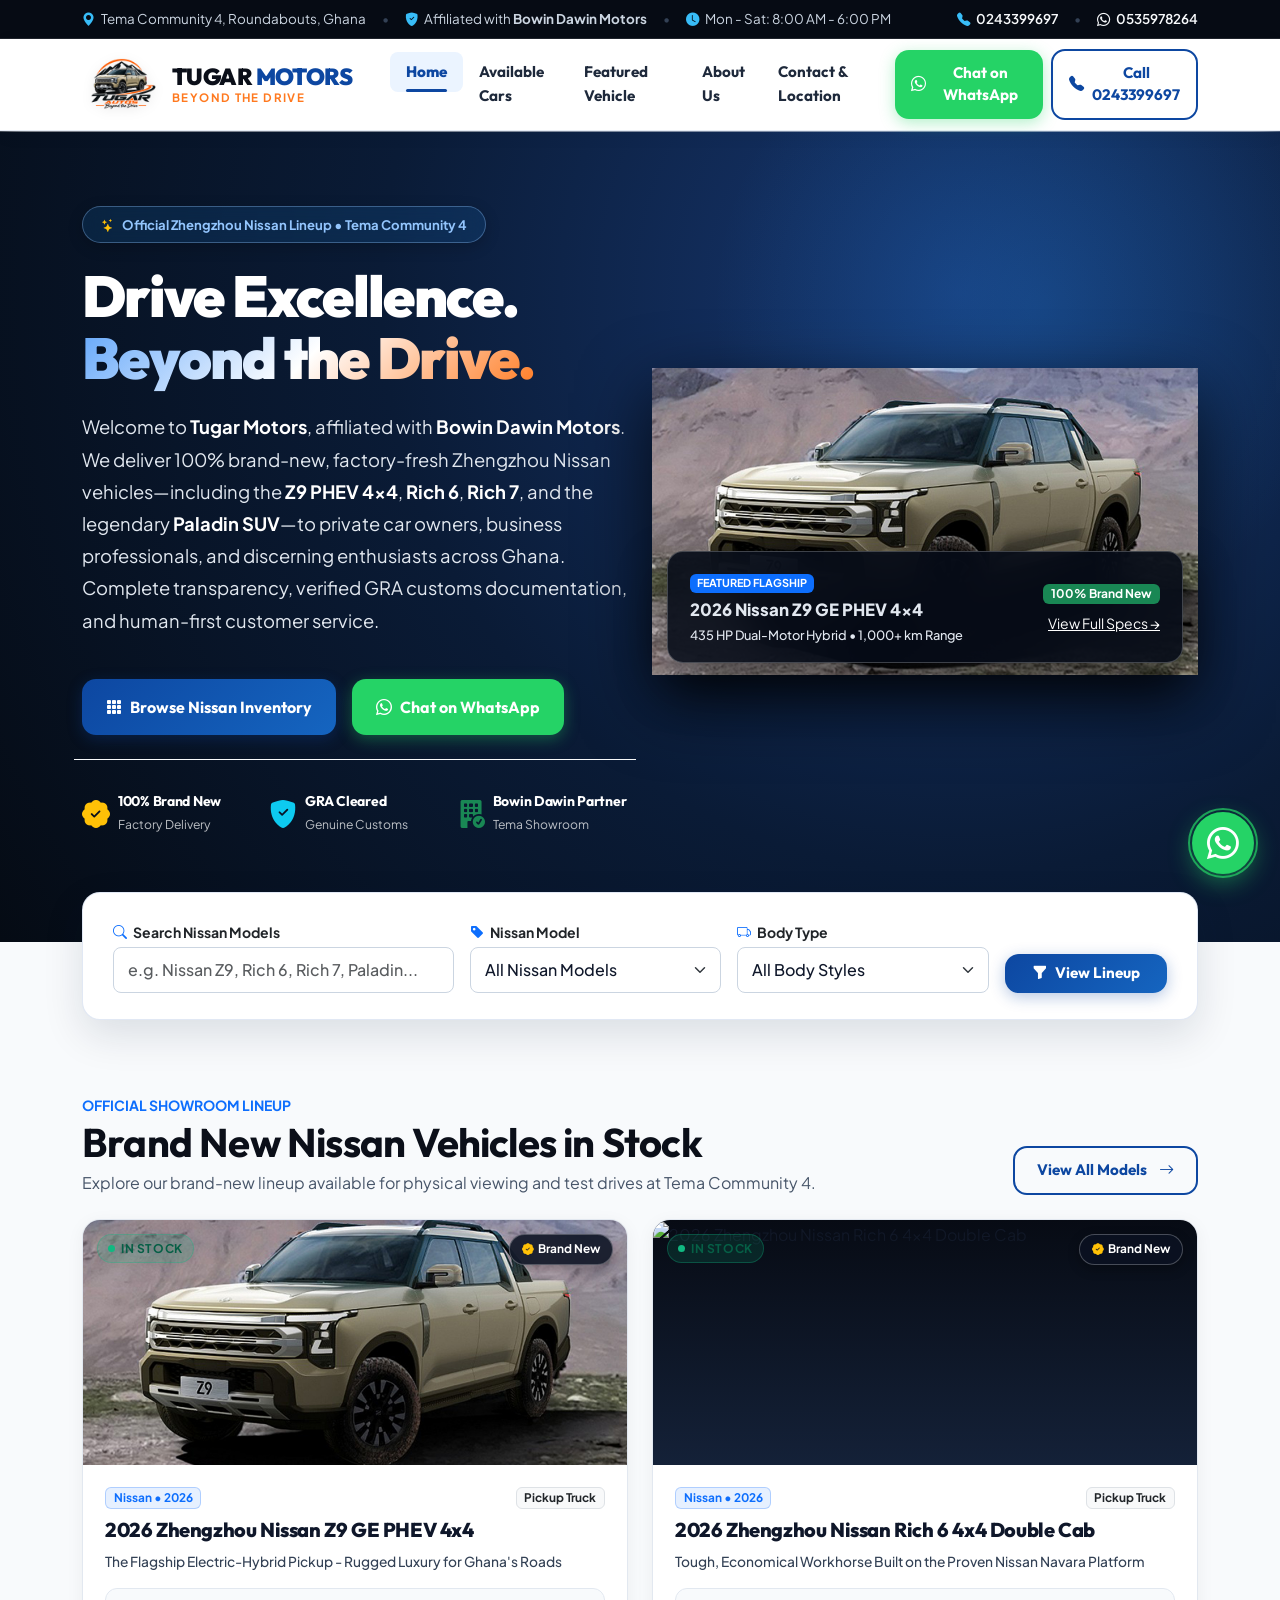
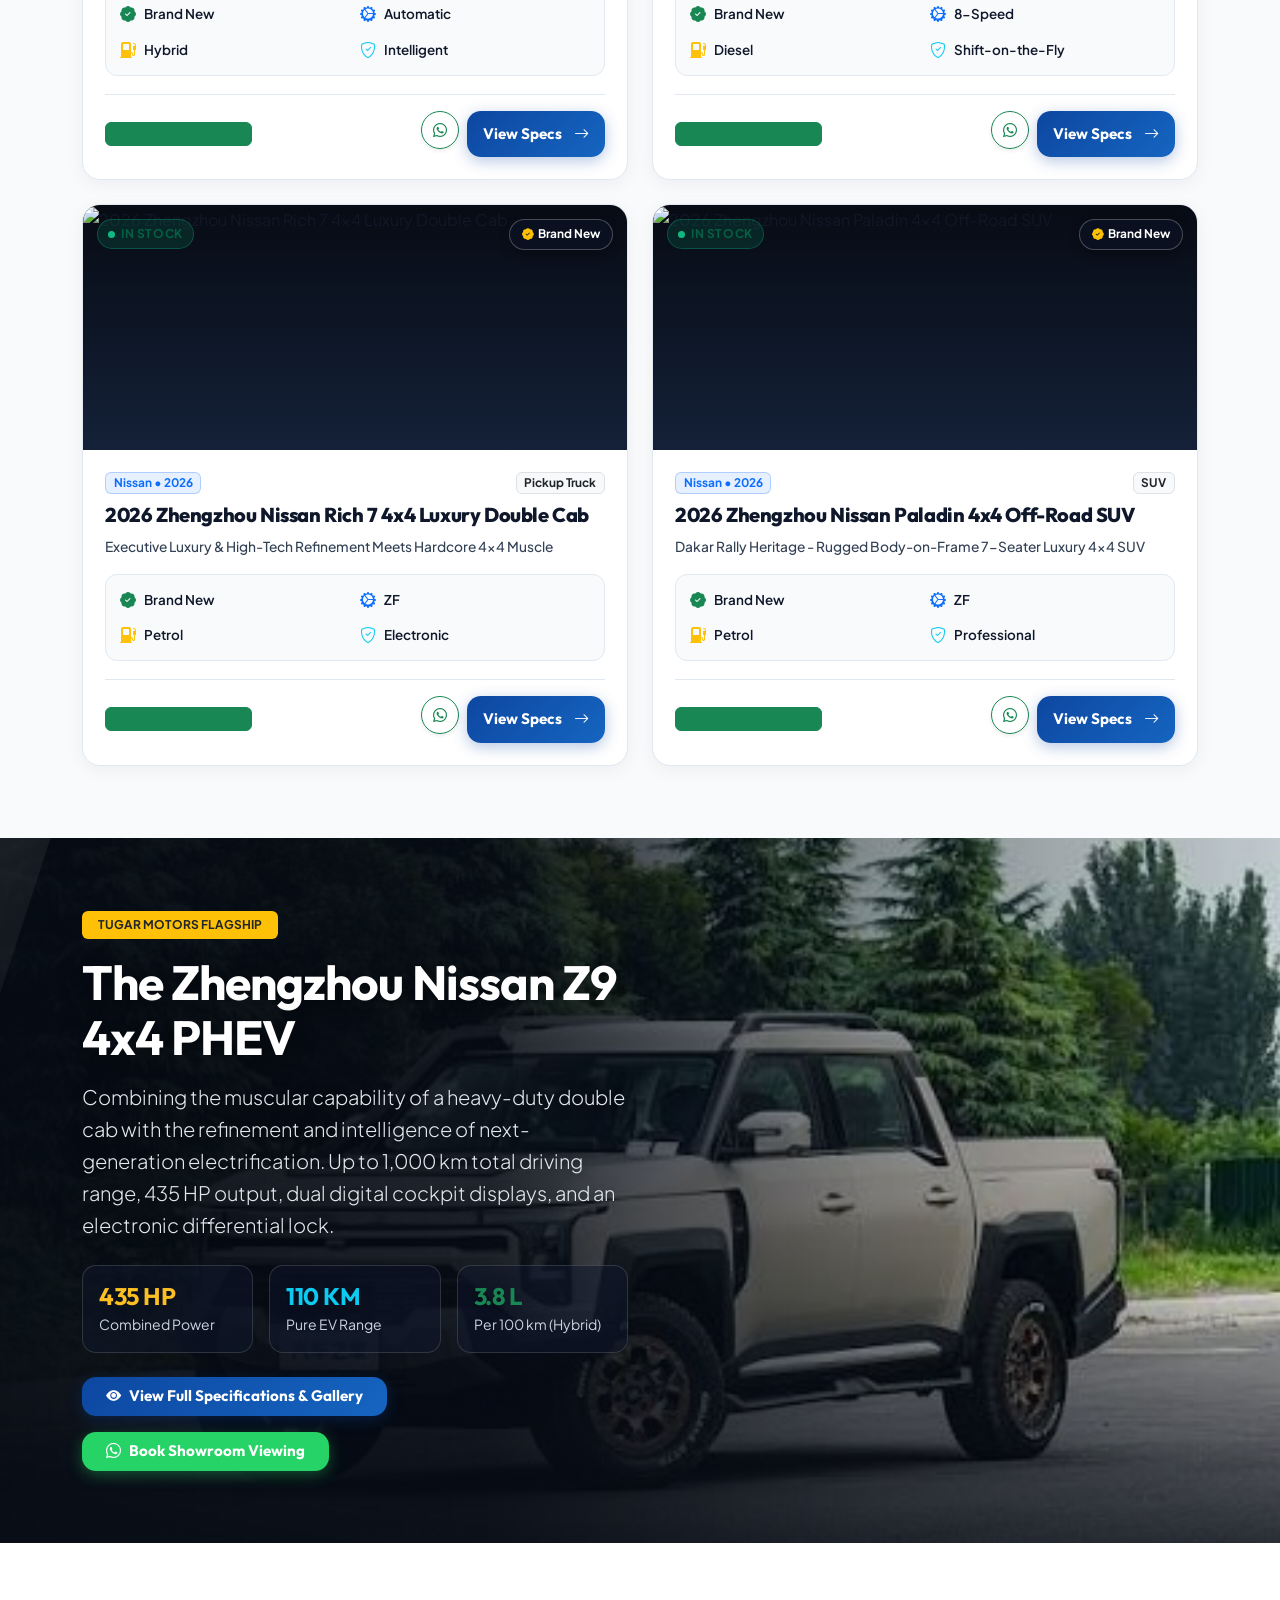
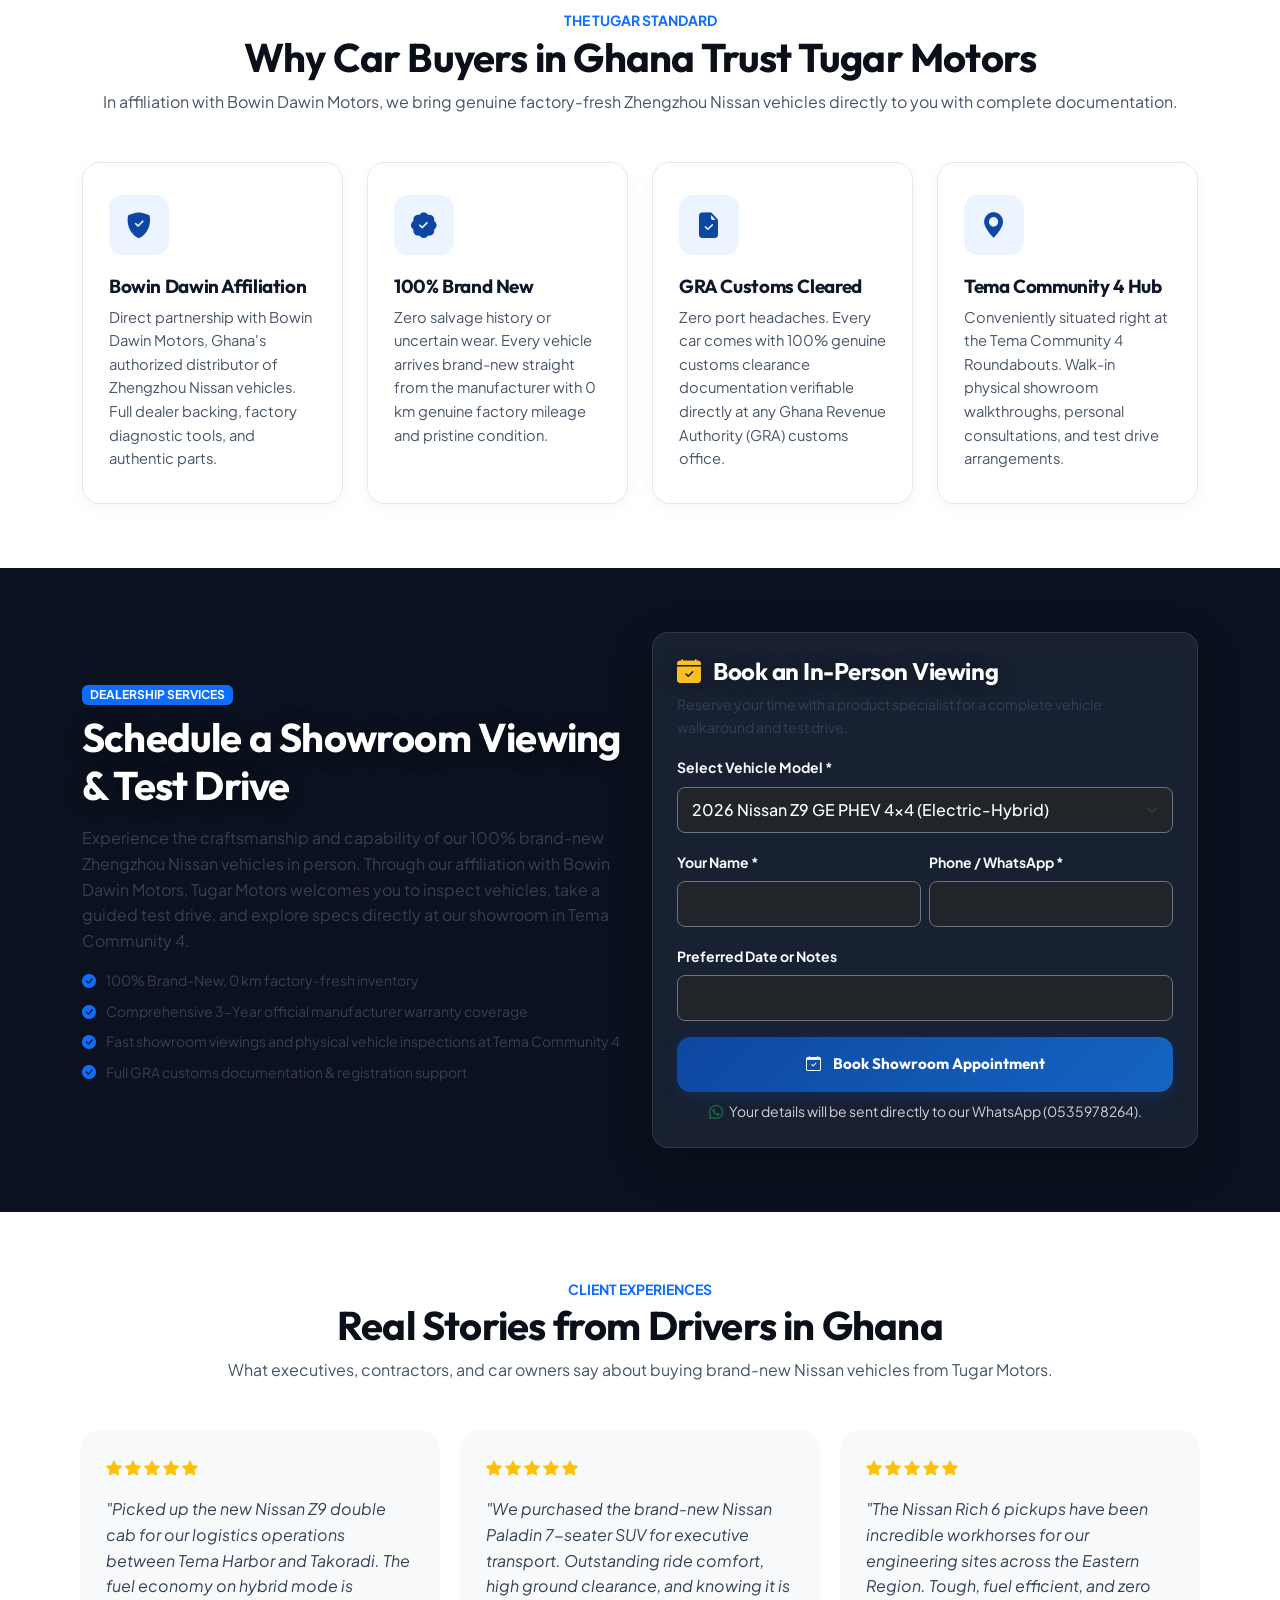
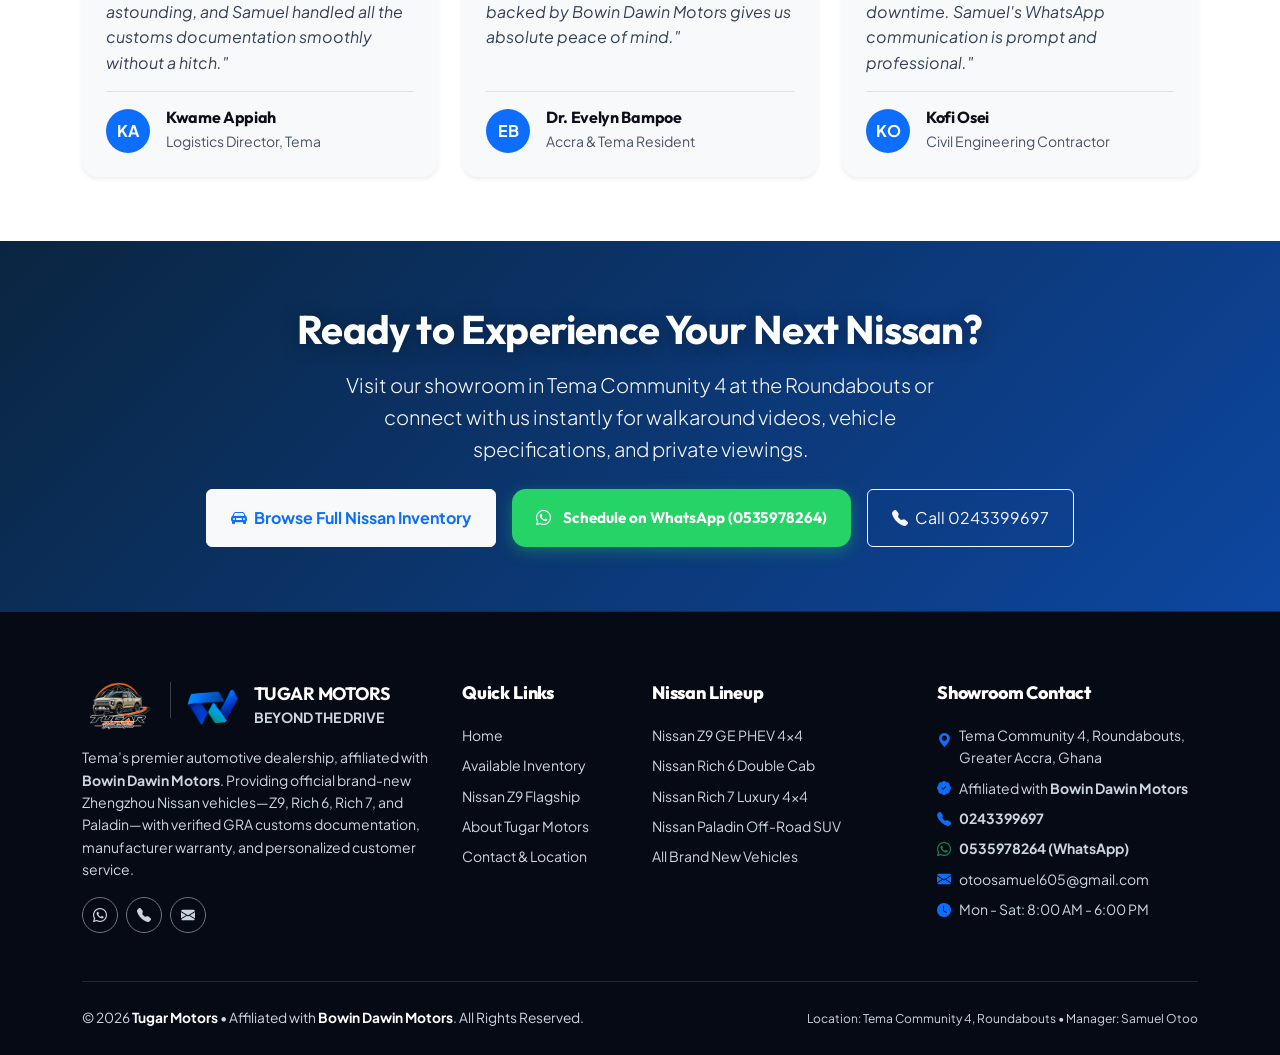
==== commit 6375137d: "Add vehicle interior" ====
--- a/index.html
+++ b/index.html
@@ -65,7 +65,7 @@
             <a class="nav-link tm-nav-link" href="inventory.html">Available Cars</a>
           </li>
           <li class="nav-item">
-            <a class="nav-link tm-nav-link" href="car-details.html?id=nissan-z9-2025">Featured Vehicle</a>
+            <a class="nav-link tm-nav-link" href="car-details.html?id=nissan-z9-2026">Featured Vehicle</a>
           </li>
           <li class="nav-item">
             <a class="nav-link tm-nav-link" href="about.html">About Us</a>
@@ -148,18 +148,18 @@
         <!-- Hero Vehicle Showcase -->
         <div class="col-lg-6">
           <div class="tm-hero-image-wrapper">
-            <img src="media/Nissan-Dongfeng-Z9.jpg" alt="2025 Zhengzhou Nissan Z9 GE PHEV Pickup Truck" class="tm-hero-car-img img-fluid">
+            <img src="media/Nissan-Dongfeng-Z9.jpg" alt="2026 Zhengzhou Nissan Z9 GE PHEV Pickup Truck" class="tm-hero-car-img img-fluid">
             
             <div class="tm-hero-glass-card d-none d-sm-block">
               <div class="d-flex align-items-center justify-content-between gap-3">
                 <div>
                   <span class="badge bg-primary text-uppercase mb-1" style="font-size: 0.68rem;">Featured Flagship</span>
-                  <p class="title">2025 Nissan Z9 GE PHEV 4x4</p>
+                  <p class="title">2026 Nissan Z9 GE PHEV 4x4</p>
                   <p class="subtitle">435 HP Dual-Motor Hybrid &bull; 1,000+ km Range</p>
                 </div>
                 <div class="text-end">
                   <span class="badge bg-success fw-bold px-2.5 py-1 mb-1 d-inline-block">100% Brand New</span>
-                  <a href="car-details.html?id=nissan-z9-2025" class="d-block small text-white text-decoration-underline mt-1">View Full Specs &rarr;</a>
+                  <a href="car-details.html?id=nissan-z9-2026" class="d-block small text-white text-decoration-underline mt-1">View Full Specs &rarr;</a>
                 </div>
               </div>
             </div>
@@ -268,7 +268,7 @@
             </div>
           </div>
           <div class="d-flex flex-wrap gap-3 tm-flagship-anim" style="--d: .6s;">
-            <a href="car-details.html?id=nissan-z9-2025" class="btn btn-tm-primary px-4 py-2">
+            <a href="car-details.html?id=nissan-z9-2026" class="btn btn-tm-primary px-4 py-2">
               <i class="bi bi-eye-fill"></i> View Full Specifications &amp; Gallery
             </a>
             <a href="https://wa.me/233535978264?text=Hello%20Tugar%20Motors!%20I%20am%20interested%20in%20arranging%20a%20viewing%20for%20the%20Brand%20New%20Nissan%20Z9%20PHEV%20at%20Tema%20Community%204." target="_blank" class="btn btn-tm-whatsapp px-4 py-2">
@@ -367,10 +367,10 @@
               <div class="mb-3">
                 <label class="form-label small fw-bold text-light">Select Vehicle Model *</label>
                 <select name="car_model" class="form-select bg-dark text-white border-secondary" required>
-                  <option value="2025 Zhengzhou Nissan Z9 GE PHEV 4x4">2025 Nissan Z9 GE PHEV 4x4 (Electric-Hybrid)</option>
-                  <option value="2025 Zhengzhou Nissan Rich 6 4x4 Double Cab">2025 Nissan Rich 6 4x4 (2.3T Turbo Diesel)</option>
-                  <option value="2025 Zhengzhou Nissan Rich 7 4x4 Luxury Double Cab">2025 Nissan Rich 7 4x4 (2.0T Luxury)</option>
-                  <option value="2025 Zhengzhou Nissan Paladin 4x4 Off-Road SUV">2025 Nissan Paladin 4x4 (2.0T 7-Seater SUV)</option>
+                  <option value="2026 Zhengzhou Nissan Z9 GE PHEV 4x4">2026 Nissan Z9 GE PHEV 4x4 (Electric-Hybrid)</option>
+                  <option value="2026 Zhengzhou Nissan Rich 6 4x4 Double Cab">2026 Nissan Rich 6 4x4 (2.3T Turbo Diesel)</option>
+                  <option value="2026 Zhengzhou Nissan Rich 7 4x4 Luxury Double Cab">2026 Nissan Rich 7 4x4 (2.0T Luxury)</option>
+                  <option value="2026 Zhengzhou Nissan Paladin 4x4 Off-Road SUV">2026 Nissan Paladin 4x4 (2.0T 7-Seater SUV)</option>
                 </select>
               </div>
               <div class="row g-2 mb-3">
@@ -540,7 +540,7 @@
           <ul class="list-unstyled small">
             <li class="mb-2"><a href="index.html">Home</a></li>
             <li class="mb-2"><a href="inventory.html">Available Inventory</a></li>
-            <li class="mb-2"><a href="car-details.html?id=nissan-z9-2025">Nissan Z9 Flagship</a></li>
+            <li class="mb-2"><a href="car-details.html?id=nissan-z9-2026">Nissan Z9 Flagship</a></li>
             <li class="mb-2"><a href="about.html">About Tugar Motors</a></li>
             <li class="mb-2"><a href="contact.html">Contact & Location</a></li>
           </ul>
@@ -550,10 +550,10 @@
         <div class="col-lg-3 col-md-6">
           <h5>Nissan Lineup</h5>
           <ul class="list-unstyled small">
-            <li class="mb-2"><a href="car-details.html?id=nissan-z9-2025">Nissan Z9 GE PHEV 4x4</a></li>
-            <li class="mb-2"><a href="car-details.html?id=nissan-rich6-2025">Nissan Rich 6 Double Cab</a></li>
-            <li class="mb-2"><a href="car-details.html?id=nissan-rich7-2025">Nissan Rich 7 Luxury 4x4</a></li>
-            <li class="mb-2"><a href="car-details.html?id=nissan-paladin-2025">Nissan Paladin Off-Road SUV</a></li>
+            <li class="mb-2"><a href="car-details.html?id=nissan-z9-2026">Nissan Z9 GE PHEV 4x4</a></li>
+            <li class="mb-2"><a href="car-details.html?id=nissan-rich6-2026">Nissan Rich 6 Double Cab</a></li>
+            <li class="mb-2"><a href="car-details.html?id=nissan-rich7-2026">Nissan Rich 7 Luxury 4x4</a></li>
+            <li class="mb-2"><a href="car-details.html?id=nissan-paladin-2026">Nissan Paladin Off-Road SUV</a></li>
             <li class="mb-2"><a href="inventory.html">All Brand New Vehicles</a></li>
           </ul>
         </div>
--- a/css/style.css
+++ b/css/style.css
@@ -740,6 +740,8 @@
   align-items: center;
   justify-content: center;
   border: 1px solid var(--tm-gray-300);
+  touch-action: pan-y;
+  user-select: none;
 }
 
 .gallery-main-img {
@@ -747,38 +749,53 @@
   height: 100%;
   object-fit: cover;
   transition: opacity var(--transition-fast);
-}
-
-.gallery-thumbnails {
-  display: flex;
-  gap: 10px;
-  overflow-x: auto;
-  padding: 12px 0 4px;
-  scrollbar-width: thin;
-}
-
-.gallery-thumb {
-  width: 90px;
-  height: 65px;
-  border-radius: var(--radius-sm);
-  overflow: hidden;
+  pointer-events: none;
+}
+
+.gallery-main-viewport:focus-visible {
+  outline: 3px solid var(--tm-blue-primary);
+  outline-offset: 3px;
+}
+
+.gallery-nav {
+  position: absolute;
+  top: 50%;
+  width: 42px;
+  height: 42px;
+  display: grid;
+  place-items: center;
+  transform: translateY(-50%);
+  border: 0;
+  border-radius: 50%;
+  background: rgb(0 0 0 / 55%);
+  color: #fff;
+  font-size: 1.25rem;
   cursor: pointer;
-  border: 2px solid transparent;
-  flex-shrink: 0;
-  opacity: 0.65;
-  transition: all var(--transition-fast);
-}
-
-.gallery-thumb:hover, .gallery-thumb.active {
-  border-color: var(--tm-blue-primary);
-  opacity: 1;
-  transform: translateY(-2px);
-}
-
-.gallery-thumb img {
-  width: 100%;
-  height: 100%;
-  object-fit: cover;
+  transition: background-color var(--transition-fast);
+}
+
+.gallery-nav:hover,
+.gallery-nav:focus-visible {
+  background: rgb(0 0 0 / 80%);
+}
+
+.gallery-nav-previous {
+  left: 12px;
+}
+
+.gallery-nav-next {
+  right: 12px;
+}
+
+.gallery-counter {
+  position: absolute;
+  right: 12px;
+  bottom: 12px;
+  padding: 4px 9px;
+  border-radius: 999px;
+  background: rgb(0 0 0 / 60%);
+  color: #fff;
+  font-size: 0.8rem;
 }
 
 .specs-table {
@@ -1325,3 +1342,65 @@
   .tm-flagship-anim { opacity: 1; }
   .tm-flagship-shine { display: none; }
 }
+
+/* ==========================================================================
+   INTERIOR & CABIN GALLERY GRID
+   ========================================================================== */
+.interior-thumb {
+  position: relative;
+  display: block;
+  width: 100%;
+  aspect-ratio: 4 / 3;
+  padding: 0;
+  border: 2px solid transparent;
+  border-radius: 12px;
+  overflow: hidden;
+  background-color: #0F172A;
+  cursor: pointer;
+  transition: transform 0.25s ease, border-color 0.25s ease, box-shadow 0.25s ease;
+}
+
+.interior-thumb:hover,
+.interior-thumb:focus-visible {
+  transform: translateY(-4px) scale(1.02);
+  border-color: var(--tm-orange-accent, #FF791F);
+  box-shadow: 0 10px 25px rgba(0, 0, 0, 0.18);
+  outline: none;
+}
+
+.interior-thumb img {
+  width: 100%;
+  height: 100%;
+  object-fit: cover;
+  transition: transform 0.4s ease;
+}
+
+.interior-thumb:hover img {
+  transform: scale(1.08);
+}
+
+.interior-thumb-zoom {
+  position: absolute;
+  right: 10px;
+  bottom: 10px;
+  width: 34px;
+  height: 34px;
+  border-radius: 50%;
+  background: rgba(11, 15, 25, 0.75);
+  backdrop-filter: blur(4px);
+  -webkit-backdrop-filter: blur(4px);
+  color: #FFFFFF;
+  display: flex;
+  align-items: center;
+  justify-content: center;
+  font-size: 0.9rem;
+  opacity: 0.85;
+  transition: background-color 0.2s ease, transform 0.2s ease, opacity 0.2s ease;
+}
+
+.interior-thumb:hover .interior-thumb-zoom {
+  opacity: 1;
+  background: var(--tm-orange-accent, #FF791F);
+  transform: scale(1.1);
+}
+
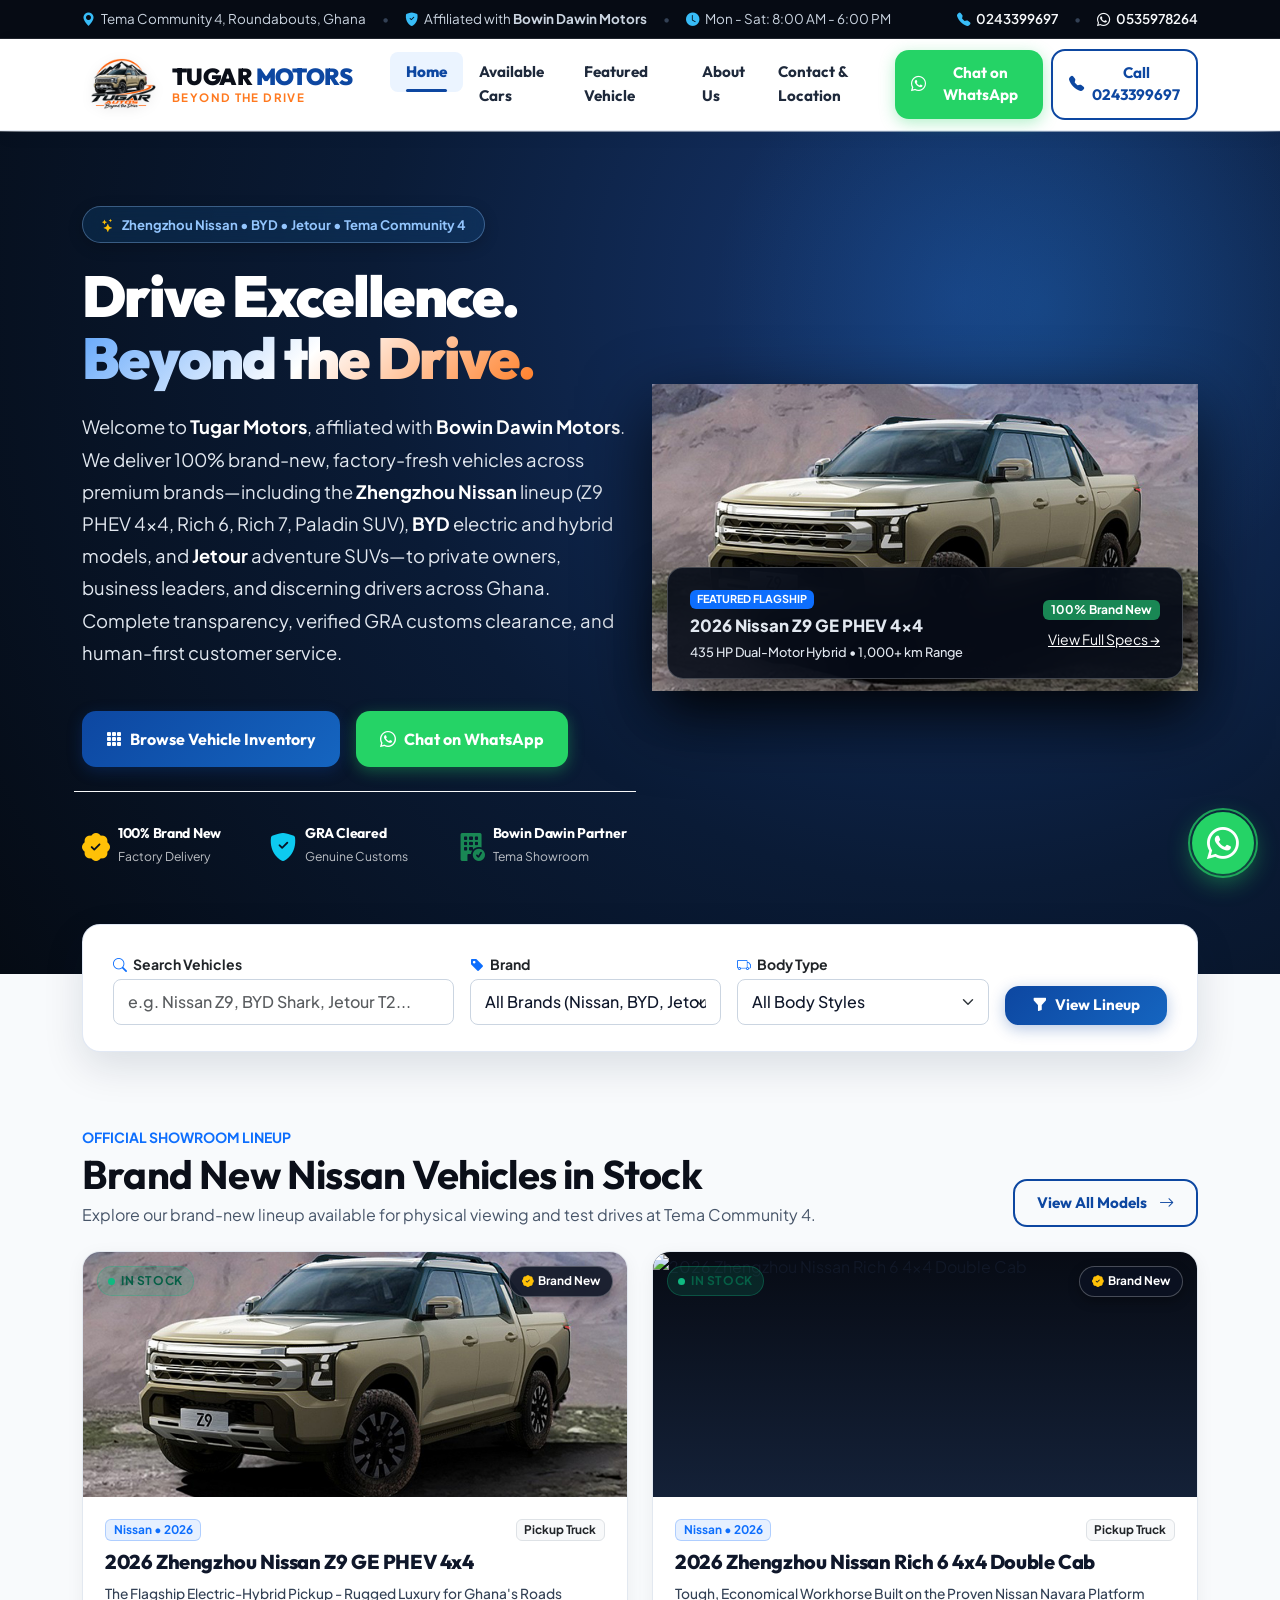
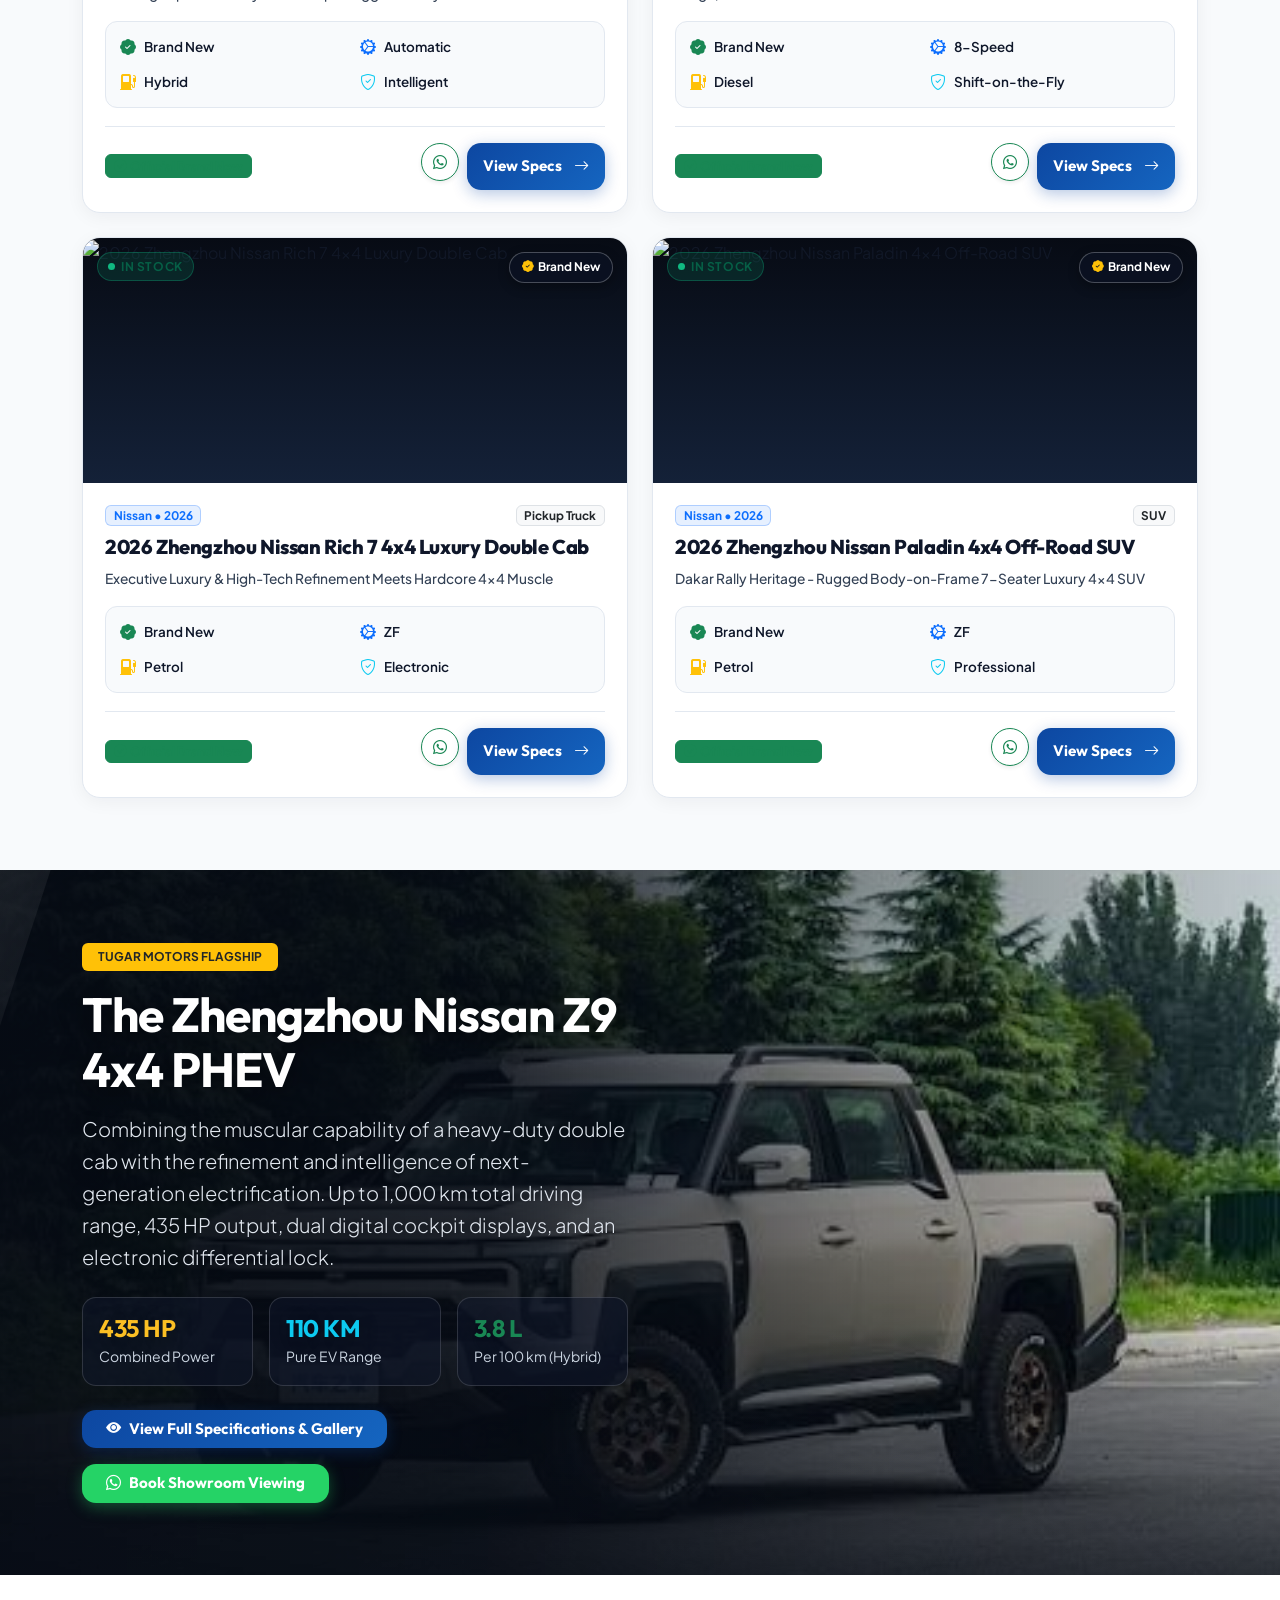
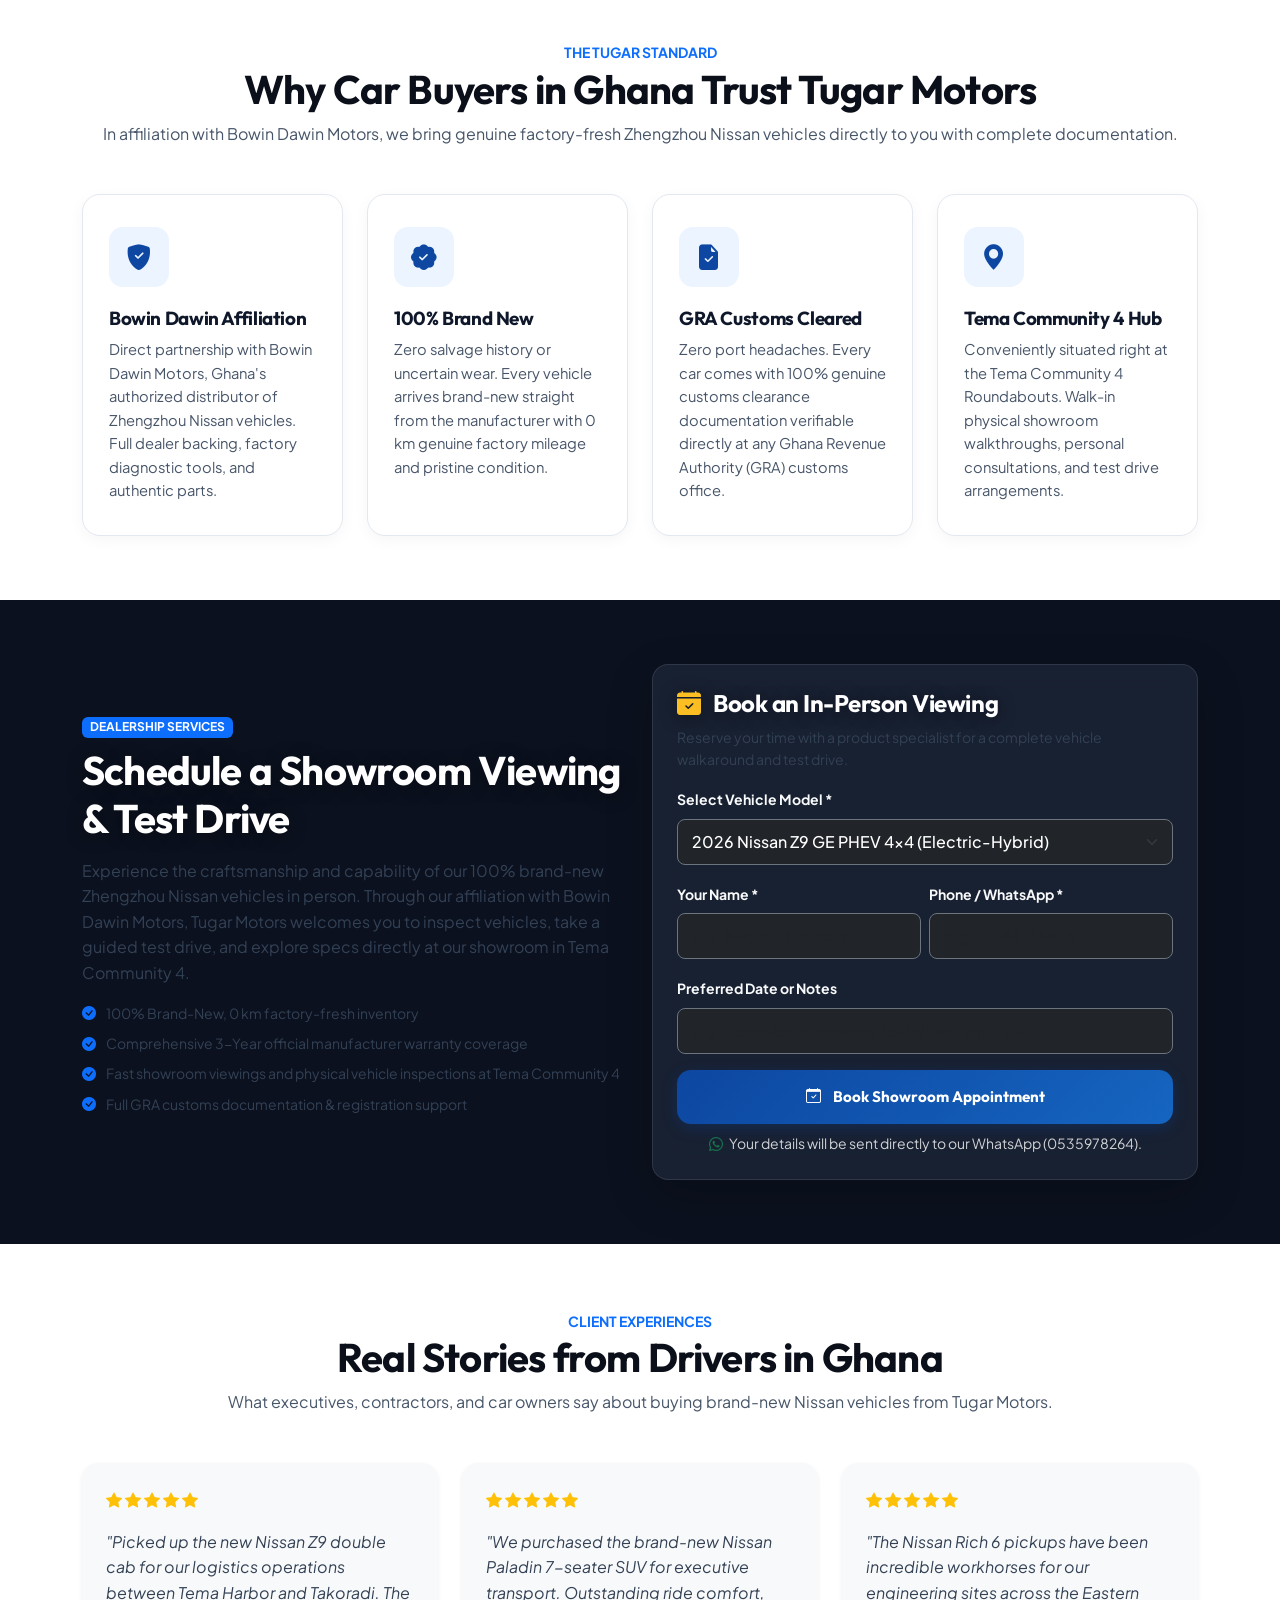
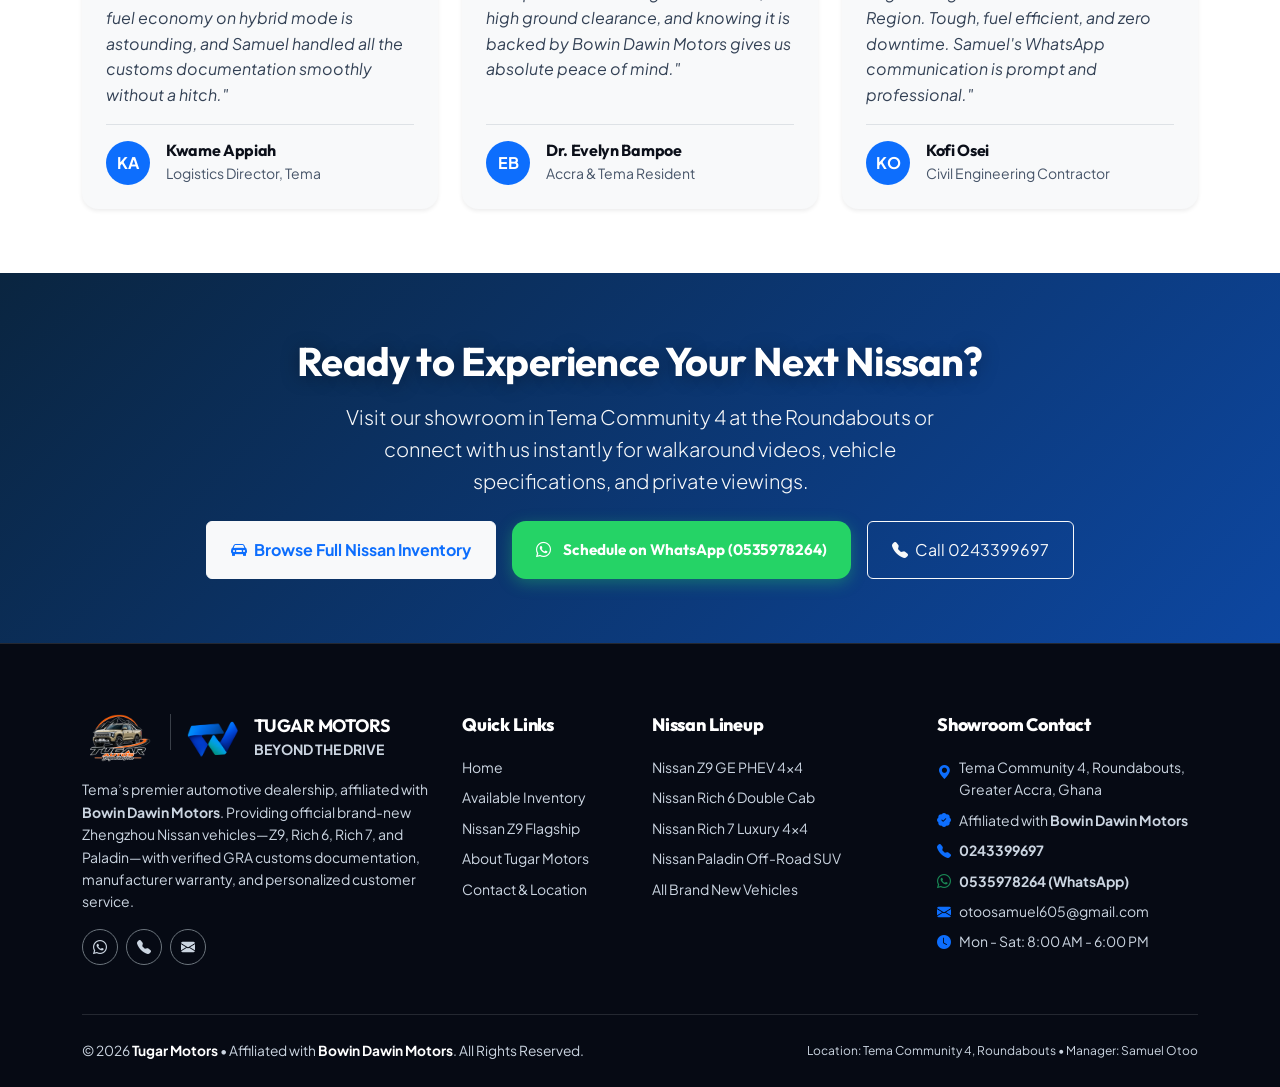
==== commit b27cb180: "Add new vehicle brands" ====
--- a/index.html
+++ b/index.html
@@ -95,20 +95,20 @@
         <div class="col-lg-6 mb-4 mb-lg-0">
           <div class="tm-hero-badge">
             <i class="bi bi-stars text-warning"></i>
-            <span>Official Zhengzhou Nissan Lineup &bull; Tema Community 4</span>
+            <span>Zhengzhou Nissan &bull; BYD &bull; Jetour &bull; Tema Community 4</span>
           </div>
           <h1 class="tm-hero-title">
             Drive Excellence.<br>
             <span class="gradient-text">Beyond the Drive.</span>
           </h1>
           <p class="tm-hero-lead">
-            Welcome to <strong>Tugar Motors</strong>, affiliated with <strong>Bowin Dawin Motors</strong>. We deliver 100% brand-new, factory-fresh Zhengzhou Nissan vehicles—including the <strong>Z9 PHEV 4x4</strong>, <strong>Rich 6</strong>, <strong>Rich 7</strong>, and the legendary <strong>Paladin SUV</strong>—to private car owners, business professionals, and discerning enthusiasts across Ghana. Complete transparency, verified GRA customs documentation, and human-first customer service.
+            Welcome to <strong>Tugar Motors</strong>, affiliated with <strong>Bowin Dawin Motors</strong>. We deliver 100% brand-new, factory-fresh vehicles across premium brands—including the <strong>Zhengzhou Nissan</strong> lineup (Z9 PHEV 4x4, Rich 6, Rich 7, Paladin SUV), <strong>BYD</strong> electric and hybrid models, and <strong>Jetour</strong> adventure SUVs—to private owners, business leaders, and discerning drivers across Ghana. Complete transparency, verified GRA customs clearance, and human-first customer service.
           </p>
           <div class="d-flex flex-wrap gap-3 pt-2">
             <a href="inventory.html" class="btn btn-tm-primary px-4 py-3 fs-6">
-              <i class="bi bi-grid-3x3-gap-fill"></i> Browse Nissan Inventory
+              <i class="bi bi-grid-3x3-gap-fill"></i> Browse Vehicle Inventory
             </a>
-            <a href="https://wa.me/233535978264?text=Hello%20Tugar%20Motors!%20I'm%20browsing%20your%20website%20and%20would%20like%20to%20inquire%20about%20your%20Brand%20New%20Nissan%20vehicles." target="_blank" class="btn btn-tm-whatsapp px-4 py-3 fs-6">
+            <a href="https://wa.me/233535978264?text=Hello%20Tugar%20Motors!%20I'm%20browsing%20your%20website%20and%20would%20like%20to%20inquire%20about%20your%20Brand%20New%20vehicles." target="_blank" class="btn btn-tm-whatsapp px-4 py-3 fs-6">
               <i class="bi bi-whatsapp"></i> Chat on WhatsApp
             </a>
           </div>
@@ -175,20 +175,19 @@
       <form action="inventory.html" method="GET" class="row g-3 align-items-end">
         <div class="col-lg-4 col-md-6">
           <label class="form-label fw-bold text-dark small mb-1">
-            <i class="bi bi-search text-primary me-1"></i> Search Nissan Models
+            <i class="bi bi-search text-primary me-1"></i> Search Vehicles
           </label>
-          <input type="text" name="search" class="form-control" placeholder="e.g. Nissan Z9, Rich 6, Rich 7, Paladin...">
+          <input type="text" name="search" class="form-control" placeholder="e.g. Nissan Z9, BYD Shark, Jetour T2...">
         </div>
         <div class="col-lg-3 col-md-6">
           <label class="form-label fw-bold text-dark small mb-1">
-            <i class="bi bi-tag-fill text-primary me-1"></i> Nissan Model
+            <i class="bi bi-tag-fill text-primary me-1"></i> Brand
           </label>
-          <select name="model" class="form-select">
-            <option value="all">All Nissan Models</option>
-            <option value="Z9">Nissan Z9 (PHEV 4x4)</option>
-            <option value="Rich 6">Nissan Rich 6 (2.3T Diesel)</option>
-            <option value="Rich 7">Nissan Rich 7 (2.0T Luxury)</option>
-            <option value="Paladin">Nissan Paladin (4x4 SUV)</option>
+          <select name="brand" class="form-select">
+            <option value="all">All Brands (Nissan, BYD, Jetour)</option>
+            <option value="Nissan">Zhengzhou Nissan</option>
+            <option value="BYD">BYD</option>
+            <option value="Jetour">Jetour</option>
           </select>
         </div>
         <div class="col-lg-3 col-md-6">
@@ -198,7 +197,10 @@
           <select name="body" class="form-select">
             <option value="all">All Body Styles</option>
             <option value="Pickup Truck">Pickup Truck (Double Cab 4x4)</option>
-            <option value="SUV">Off-Road SUV (7-Seater 4x4)</option>
+            <option value="SUV">SUV (Adventure &amp; 7-Seater)</option>
+            <option value="Sedan">Sedan</option>
+            <option value="Hatchback">Hatchback</option>
+            <option value="MPV">Luxury MPV</option>
           </select>
         </div>
         <div class="col-lg-2 col-md-6">
@@ -367,10 +369,33 @@
               <div class="mb-3">
                 <label class="form-label small fw-bold text-light">Select Vehicle Model *</label>
                 <select name="car_model" class="form-select bg-dark text-white border-secondary" required>
-                  <option value="2026 Zhengzhou Nissan Z9 GE PHEV 4x4">2026 Nissan Z9 GE PHEV 4x4 (Electric-Hybrid)</option>
-                  <option value="2026 Zhengzhou Nissan Rich 6 4x4 Double Cab">2026 Nissan Rich 6 4x4 (2.3T Turbo Diesel)</option>
-                  <option value="2026 Zhengzhou Nissan Rich 7 4x4 Luxury Double Cab">2026 Nissan Rich 7 4x4 (2.0T Luxury)</option>
-                  <option value="2026 Zhengzhou Nissan Paladin 4x4 Off-Road SUV">2026 Nissan Paladin 4x4 (2.0T 7-Seater SUV)</option>
+                  <optgroup label="Zhengzhou Nissan">
+                    <option value="2026 Zhengzhou Nissan Z9 GE PHEV 4x4">2026 Nissan Z9 GE PHEV 4x4 (Electric-Hybrid)</option>
+                    <option value="2026 Zhengzhou Nissan Rich 6 4x4 Double Cab">2026 Nissan Rich 6 4x4 (2.3T Turbo Diesel)</option>
+                    <option value="2026 Zhengzhou Nissan Rich 7 4x4 Luxury Double Cab">2026 Nissan Rich 7 4x4 (2.0T Luxury)</option>
+                    <option value="2026 Zhengzhou Nissan Paladin 4x4 Off-Road SUV">2026 Nissan Paladin 4x4 (2.0T 7-Seater SUV)</option>
+                  </optgroup>
+                  <optgroup label="BYD (Electric &amp; Hybrid)">
+                    <option value="2026 BYD Shark 6 PHEV 4x4">2026 BYD Shark 6 PHEV 4x4 Pickup</option>
+                    <option value="2026 BYD Seal EV Performance">2026 BYD Seal EV Sedan</option>
+                    <option value="2026 BYD Song Plus DM-i AWD">2026 BYD Song Plus DM-i AWD</option>
+                    <option value="2026 BYD Atto 3 Extended Range">2026 BYD Atto 3 Extended Range</option>
+                    <option value="2026 BYD Tang Flagship 7-Seater AWD">2026 BYD Tang 7-Seater AWD</option>
+                    <option value="2026 BYD Han EV Executive Sedan">2026 BYD Han EV Executive Sedan</option>
+                    <option value="2026 BYD Dolphin Extended Range">2026 BYD Dolphin EV Hatchback</option>
+                    <option value="2026 BYD Seagull Urban EV">2026 BYD Seagull Urban EV</option>
+                    <option value="2026 BYD Yangwang U8 Luxury Off-Road 4x4">2026 BYD Yangwang U8 Luxury Off-Road 4x4</option>
+                    <option value="2026 BYD Denza D9 DM-i Luxury MPV">2026 BYD Denza D9 DM-i Luxury MPV</option>
+                  </optgroup>
+                  <optgroup label="Jetour (Adventure &amp; Luxury SUVs)">
+                    <option value="2026 Jetour T2 Traveller 2.0T 4x4">2026 Jetour T2 Traveller 2.0T 4x4</option>
+                    <option value="2026 Jetour Shanhai T2 PHEV 4x4">2026 Jetour Shanhai T2 PHEV 4x4</option>
+                    <option value="2026 Jetour Dashing 1.6TGDI">2026 Jetour Dashing 1.6TGDI</option>
+                    <option value="2026 Jetour X70 Plus 7-Seater Luxury">2026 Jetour X70 Plus 7-Seater Luxury</option>
+                    <option value="2026 Jetour X90 Plus Flagship 7-Seater">2026 Jetour X90 Plus Flagship 7-Seater</option>
+                    <option value="2026 Jetour T1 Compact Off-Road 4x4">2026 Jetour T1 Compact Off-Road 4x4</option>
+                    <option value="2026 Jetour Shanhai L9 Luxury 7-Seater PHEV">2026 Jetour Shanhai L9 Luxury 7-Seater PHEV</option>
+                  </optgroup>
                 </select>
               </div>
               <div class="row g-2 mb-3">
--- a/css/style.css
+++ b/css/style.css
@@ -443,6 +443,64 @@
   height: 7px;
   border-radius: 50%;
   background: #F59E0B;
+}
+
+.badge-order {
+  background: rgba(147, 51, 234, 0.14);
+  color: #6B21A8;
+  border: 1px solid rgba(147, 51, 234, 0.3);
+}
+
+.badge-order::before {
+  content: '';
+  width: 7px;
+  height: 7px;
+  border-radius: 50%;
+  background: #A855F7;
+}
+
+/* No-image brand category cards */
+.car-card-no-img {
+  width: 100%;
+  height: 100%;
+  min-height: 220px;
+  display: flex;
+  flex-direction: column;
+  align-items: center;
+  justify-content: center;
+  text-decoration: none;
+  padding: 1.5rem;
+  text-align: center;
+  position: relative;
+  overflow: hidden;
+  transition: transform 0.3s ease, filter 0.3s ease;
+}
+
+.car-card-no-img:hover {
+  filter: brightness(1.08);
+}
+
+.car-card-no-img-brand {
+  font-size: 1.85rem;
+  font-weight: 900;
+  letter-spacing: 3px;
+  color: #FFFFFF;
+  line-height: 1.1;
+  text-transform: uppercase;
+  text-shadow: 0 2px 12px rgba(0, 0, 0, 0.45);
+}
+
+.car-card-no-img-icon {
+  font-size: 2rem;
+  margin: 0.4rem 0;
+  opacity: 0.95;
+}
+
+.car-card-no-img-model {
+  font-size: 0.95rem;
+  font-weight: 600;
+  color: #E2E8F0;
+  margin-bottom: 0.4rem;
 }
 
 /* ==========================================================================
